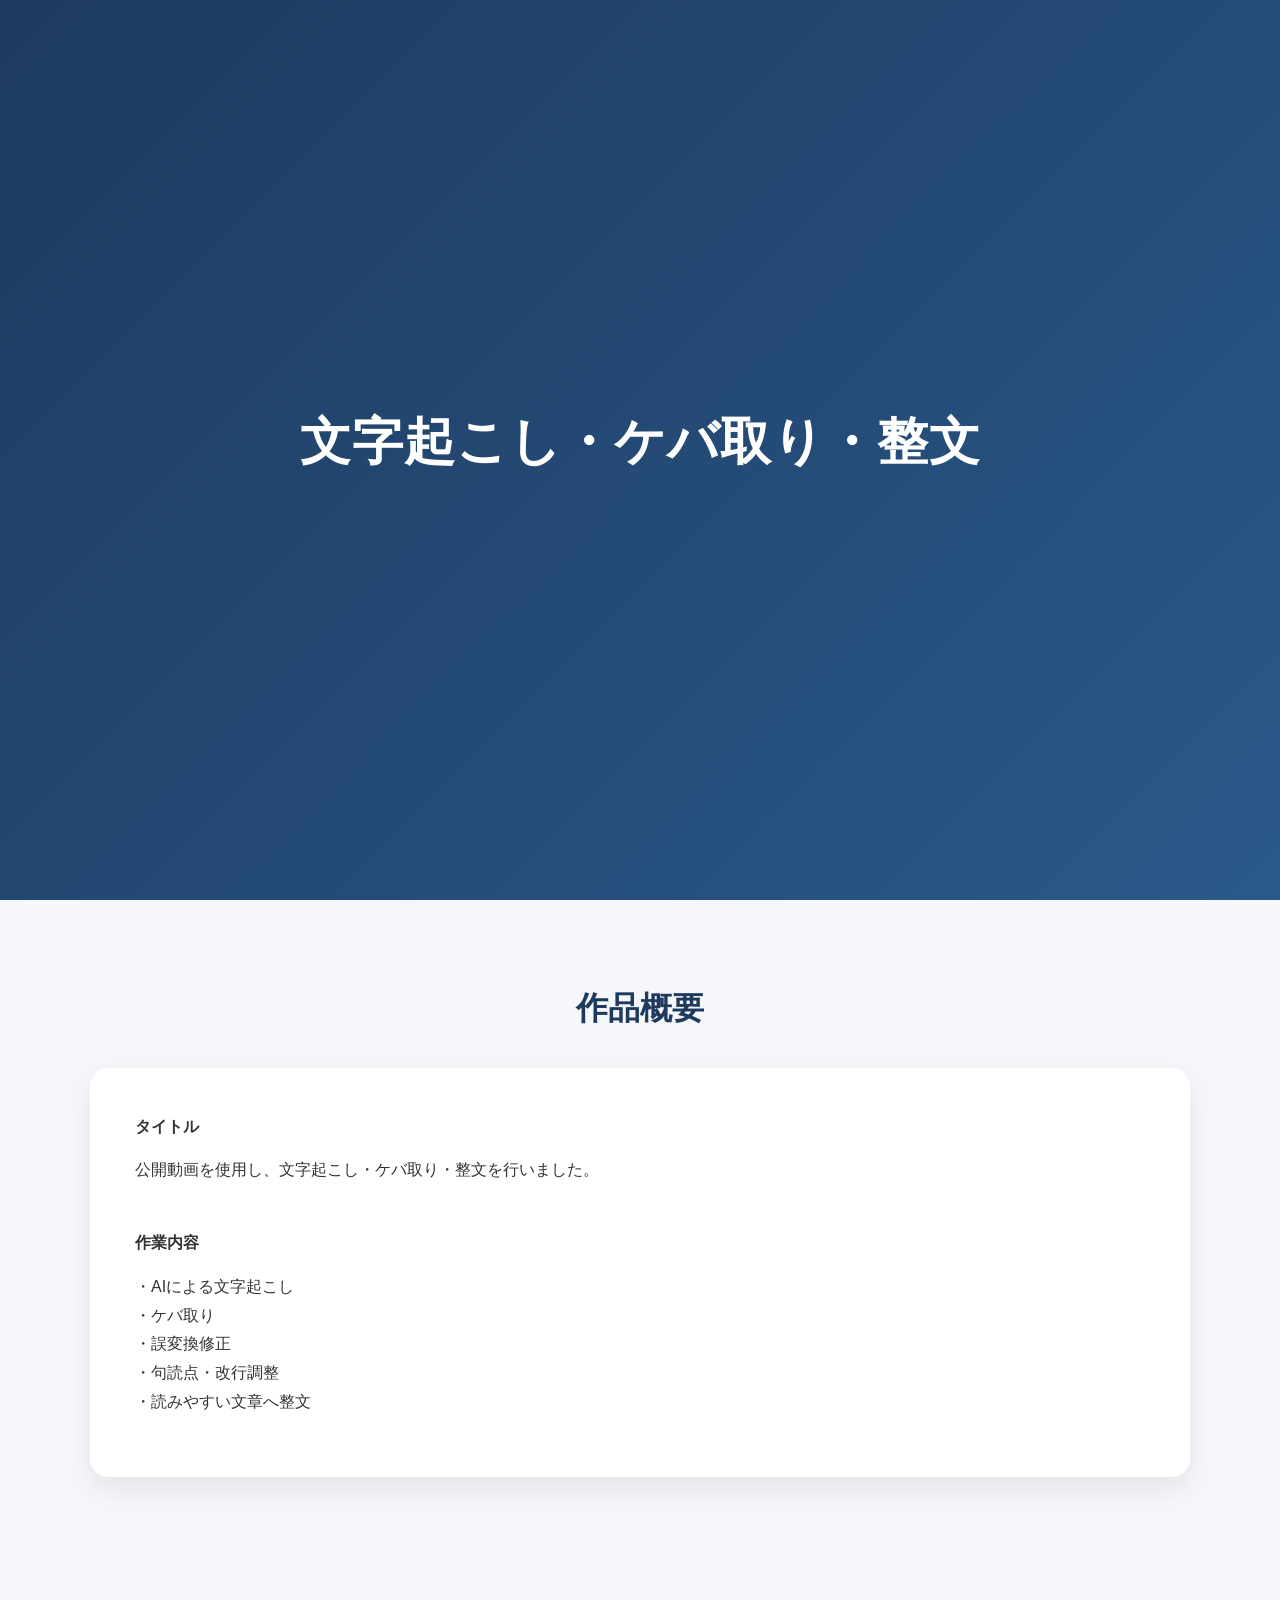
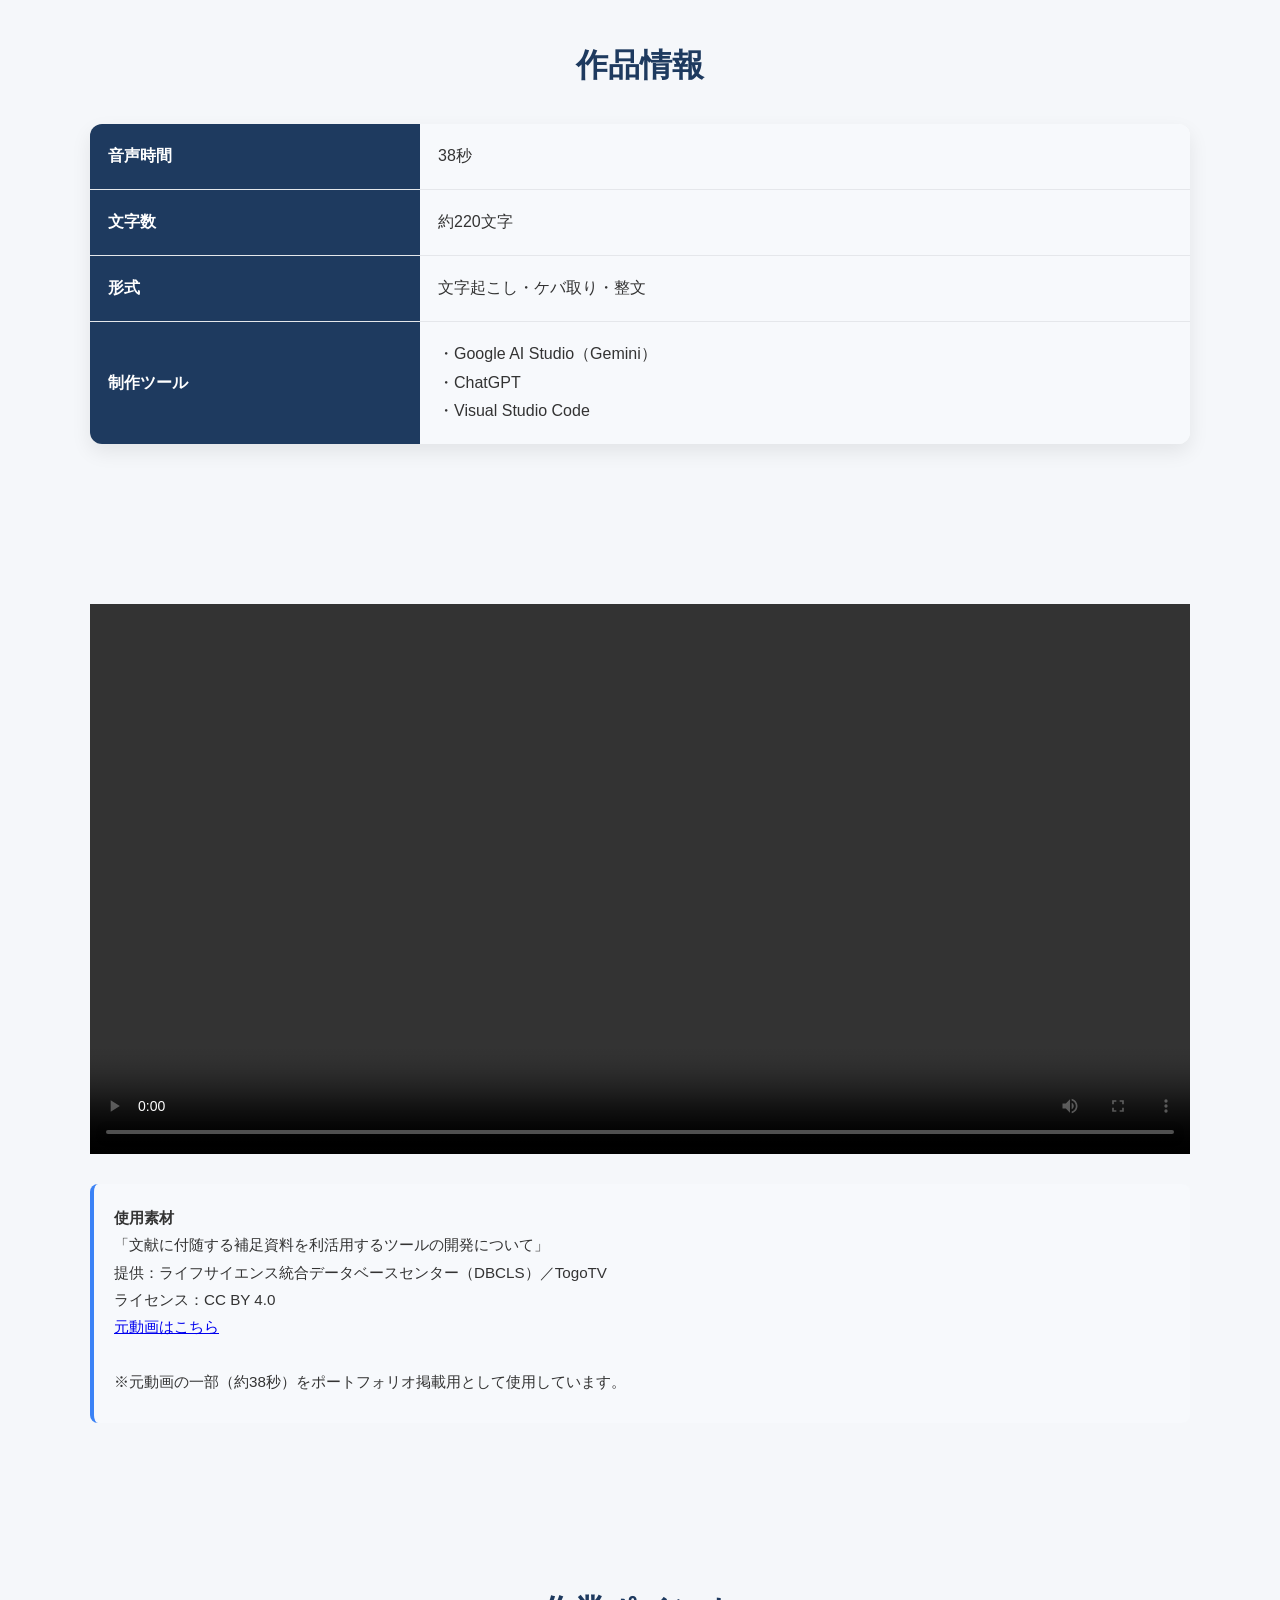
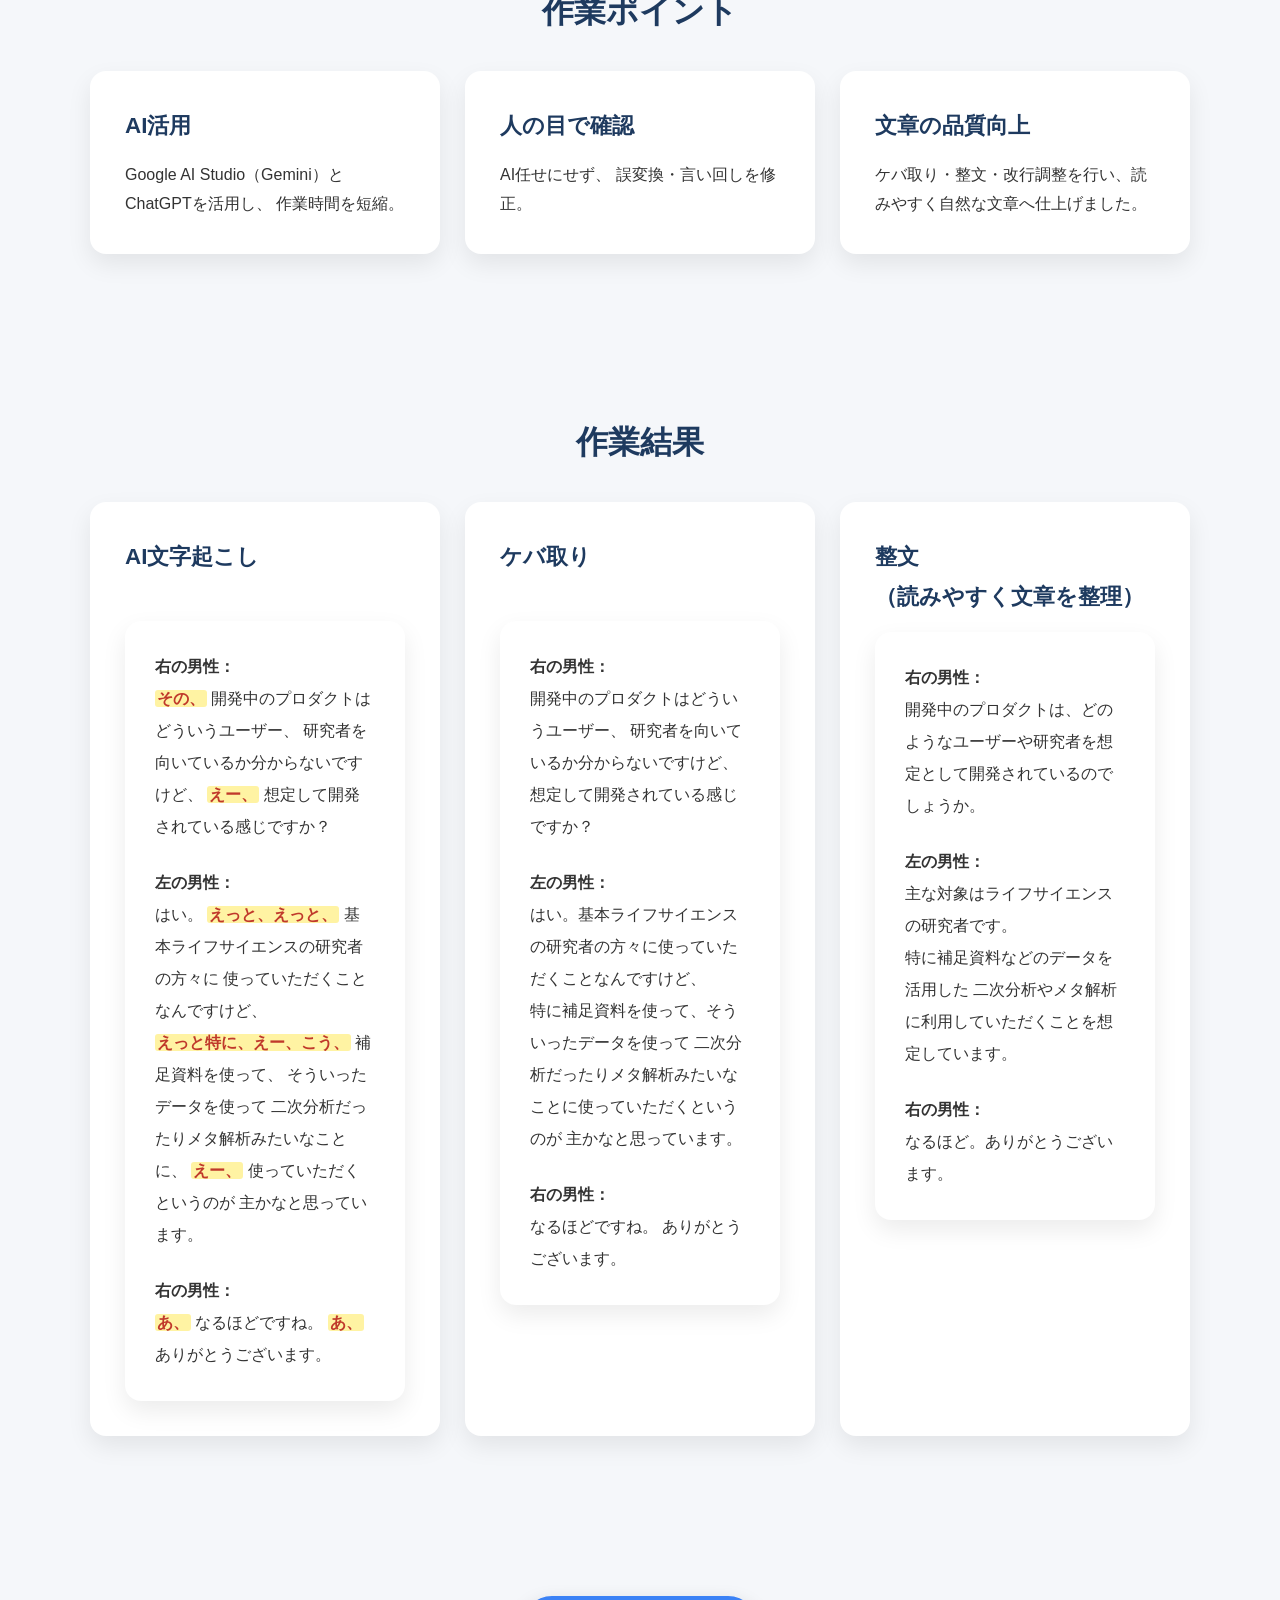
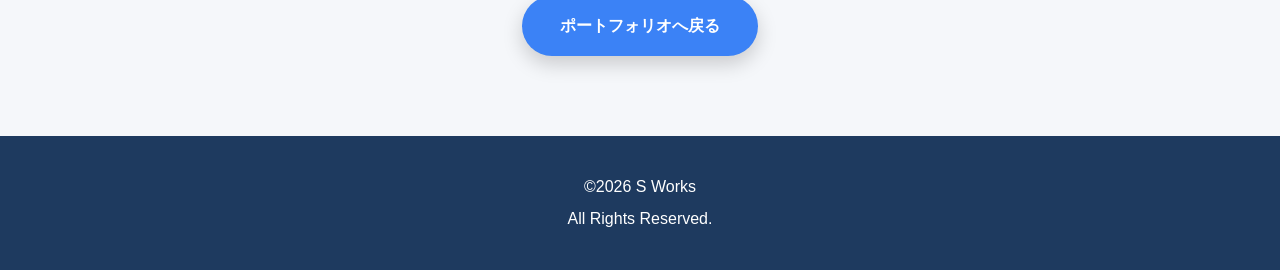
==== works/work01.html @ daf34dbb "修正" ====
<!DOCTYPE html>
<html lang="ja">

<head>

    <meta charset="UTF-8">
    <meta name="viewport" content="width=device-width, initial-scale=1.0">

    <title>作品01｜文字起こし・ケバ取り・整文</title>

    <link rel="stylesheet" href="../css/style.css">

</head>

<body>

    <!-- =========================
         Header
    ========================== -->

    <header class="hero">

        <div class="container">

            <h1>文字起こし・ケバ取り・整文</h1>

        </div>

    </header>

    <!-- =========================
         Main
    ========================== -->

    <main>

        <!-- 作品概要 -->

        <section class="section">

            <div class="container">

                <h2>作品概要</h2>

                <div class="profile-card">

                    <div class="profile-text">

                        <p><strong>タイトル</strong></p>

                        <p>
                            公開動画を使用し、文字起こし・ケバ取り・整文を行いました。
                        </p>

                        <br>

                        <p><strong>作業内容</strong></p>

                        <p>
                            ・AIによる文字起こし<br>
                            ・ケバ取り<br>
                            ・誤変換修正<br>
                            ・句読点・改行調整<br>
                            ・読みやすい文章へ整文
                        </p>

                    </div>

                </div>

            </div>

        </section>
        <!-- =========================
            Project Info
        ========================== -->

        <section class="section">

            <div class="container">

                <h2>作品情報</h2>

                <table class="project-table">

                    <tr>
                        <th>音声時間</th>
                        <td>38秒</td>
                    </tr>

                    <tr>
                        <th>文字数</th>
                        <td>約220文字</td>
                    </tr>

                    <tr>
                        <th>形式</th>
                        <td>文字起こし・ケバ取り・整文</td>
                    </tr>

                    <tr>
                        <th>制作ツール</th>
                        <td>・Google AI Studio（Gemini）<br>
                            ・ChatGPT<br>
                            ・Visual Studio Code</td>
                    </tr>

                </table>

            </div>

        </section>
        <!-- =========================
            作業動画
        ========================== -->

        <section class="section">

            <div class="container">

                <video controls width="100%" preload="metadata">

                    <source src="../videos/work01.mp4" type="video/mp4">

                    お使いのブラウザは動画を再生できません。

                </video>

                <div class="video-info">

                    <p>
                        <strong>使用素材</strong><br>

                        「文献に付随する補足資料を利活用するツールの開発について」<br>

                        提供：ライフサイエンス統合データベースセンター（DBCLS）／TogoTV<br>

                        ライセンス：CC BY 4.0<br>

                        <a href="https://togotv.dbcls.jp/20250904.html" target="_blank">
                            元動画はこちら
                        </a><br><br>

                        ※元動画の一部（約38秒）をポートフォリオ掲載用として使用しています。
                    </p>

                </div>

            </div>

        </section>

        <!-- 作業ポイント -->

        <section class="section">

            <div class="container">

                <h2>作業ポイント</h2>

                <div class="cards">

                    <article class="card">

                        <h3>AI活用</h3>

                        <p>
                            Google AI Studio（Gemini）とChatGPTを活用し、
                            作業時間を短縮。
                        </p>

                    </article>

                    <article class="card">

                        <h3>人の目で確認</h3>

                        <p>
                            AI任せにせず、
                            誤変換・言い回しを修正。
                        </p>

                    </article>

                    <article class="card">

                        <h3>文章の品質向上</h3>

                        <p>
                            ケバ取り・整文・改行調整を行い、読みやすく自然な文章へ仕上げました。
                        </p>

                    </article>

                </div>

            </div>

        </section>
        <!-- =========================
            Work Sample
        ========================== -->
        <section class="section">

            <div class="container">

                <h2>作業結果</h2>

                <div class="work-sample">

                    <div class="card">

                        <h3>AI文字起こし</h3>

                        <br>

                        <div class="transcript">

                            <p>
                                <strong>右の男性：</strong><br>
                                <span class="highlight">その、</span>
                                開発中のプロダクトはどういうユーザー、
                                研究者を向いているか分からないですけど、
                                <span class="highlight">えー、</span>
                                想定して開発されている感じですか？
                            </p>

                            <p>
                                <strong>左の男性：</strong><br>
                                はい。
                                <span class="highlight">えっと、えっと、</span>
                                基本ライフサイエンスの研究者の方々に
                                使っていただくことなんですけど、<br>
                                <span class="highlight">えっと特に、えー、こう、</span>
                                補足資料を使って、
                                そういったデータを使って
                                二次分析だったりメタ解析みたいなことに、
                                <span class="highlight">えー、</span>
                                使っていただくというのが
                                主かなと思っています。
                            </p>

                            <p>
                                <strong>右の男性：</strong><br>
                                <span class="highlight">あ、</span>
                                なるほどですね。
                                <span class="highlight">あ、</span>
                                ありがとうございます。
                            </p>

                        </div>

                    </div>

                    <div class="card">

                        <h3>ケバ取り</h3>

                        <br>

                        <div class="transcript">

                            <p>
                                <strong>右の男性：</strong><br>
                                開発中のプロダクトはどういうユーザー、
                                研究者を向いているか分からないですけど、
                                想定して開発されている感じですか？
                            </p>

                            <p>
                                <strong>左の男性：</strong><br>
                                はい。基本ライフサイエンスの研究者の方々に使っていただくことなんですけど、<br>
                                特に補足資料を使って、そういったデータを使って
                                二次分析だったりメタ解析みたいなことに使っていただくというのが
                                主かなと思っています。
                            </p>

                            <p>
                                <strong>右の男性：</strong><br>
                                なるほどですね。
                                ありがとうございます。
                            </p>


                        </div>

                    </div>

                    <div class="card">

                        <h3>整文<br>（読みやすく文章を整理）</h3>

                        <div class="transcript">

                            <p>
                                <strong>右の男性：</strong><br>
                                開発中のプロダクトは、どのようなユーザーや研究者を想定として開発されているのでしょうか。
                            </p>

                            <p>
                                <strong>左の男性：</strong><br>
                                主な対象はライフサイエンスの研究者です。<br>
                                特に補足資料などのデータを活用した
                                二次分析やメタ解析に利用していただくことを想定しています。
                            </p>

                            <p>
                                <strong>右の男性：</strong><br>
                                なるほど。ありがとうございます。
                            </p>

                        </div>

                    </div>

                </div>

        </section>

        <!--のちに復活させるかも
        =========================
            成果物
        ==========================
        <section class="section">

            <div class="container">

                <h2>成果物</h2>

                <div class="card result-card">

                    <p>実際に作成した文字起こしデータ（PDF）をご覧いただけます。</p>

                    <a href="../files/work01.pdf" class="button" target="_blank">

                        PDFを見る

                    </a>

                </div>

            </div>

        </section>
        -->


        <!-- 戻る -->

        <section class="section">

            <div class="container" style="text-align:center;">

                <a href="../index.html" class="button">

                    ポートフォリオへ戻る

                </a>

            </div>

        </section>

    </main>

    <footer>

        <div class="container">

            <p>

                ©2026 S Works<br>
                All Rights Reserved.

            </p>

        </div>

    </footer>

</body>

</html>
---- css/style.css ----
/* ==========================================
   Ver.2.0 Portfolio
   style.css
========================================== */

/* ---------- リセット ---------- */

* {
    margin: 0;
    padding: 0;
    box-sizing: border-box;
}

/* ---------- 全体 ---------- */

html {

    scroll-behavior: smooth;

}

body {

    font-family:
        "Yu Gothic",
        "Meiryo",
        sans-serif;

    background: #F5F7FA;

    color: #333333;

    line-height: 1.8;

}

/* ---------- 共通 ---------- */

.container {

    width: 90%;

    max-width: 1100px;

    margin: auto;

}

.section {

    padding: 80px 0;

}

.section h2 {

    font-size: 2rem;

    color: #1E3A5F;

    margin-bottom: 30px;

    text-align: center;

}

/* ---------- Hero ---------- */

.hero {

    min-height: 100vh;

    display: flex;

    flex-direction: column;

    justify-content: center;

    align-items: center;

    background: linear-gradient(135deg, #1E3A5F 0%, #29598A 100%);

    color: white;

    text-align: center;

}

/* ←ここに追加 */
.hero .container {

    display: flex;

    flex-direction: column;

    align-items: center;

}

.hero h1 {

    font-size: 3.2rem;

    margin-bottom: 15px;

    font-weight: 700;

    letter-spacing: 1px;

}

.subtitle {

    font-size: 1.4rem;

    letter-spacing: 6px;

    opacity: .85;

    margin-bottom: 35px;

    text-transform: uppercase;

}

.lead {

    font-size: 1.15rem;

    line-height: 2;

    margin-bottom: 45px;

}

/* ---------- ボタン ---------- */

.button {

    display: inline-block;

    background: #3B82F6;

    color: white;

    text-decoration: none;

    padding: 16px 38px;

    border-radius: 50px;

    font-weight: bold;

    box-shadow: 0 8px 20px rgba(0, 0, 0, .18);

    transition: all .3s ease;

}

.button:hover {

    background: #2563EB;

    transform: translateY(-3px);

    box-shadow: 0 15px 30px rgba(0, 0, 0, .25);

}

/* ---------- カード一覧 ---------- */

.cards {

    display: grid;

    grid-template-columns: repeat(auto-fit, minmax(220px, 1fr));

    gap: 25px;

}

.card {

    background: white;

    border-radius: 16px;

    padding: 35px;

    box-shadow: 0 10px 25px rgba(0, 0, 0, .08);

    transition: .3s;

}

.card:hover {

    transform: translateY(-8px);

    box-shadow: 0 18px 35px rgba(0, 0, 0, .15);

}


.card h3 {

    color: #1E3A5F;

    font-size: 1.4rem;

    margin-bottom: 15px;

}

.card a {

    display: inline-block;

    margin-top: 20px;

    text-decoration: none;

    font-weight: bold;

}

/* ---------- リスト ---------- */

ul {

    list-style: none;

}

li {

    background: white;

    margin-bottom: 15px;

    padding: 18px 25px;

    border-left: 5px solid #3B82F6;

    border-radius: 8px;

    box-shadow: 0 2px 8px rgba(0, 0, 0, .05);

}

/* ---------- Footer ---------- */

footer {

    background: #1E3A5F;

    color: white;

    text-align: center;

    padding: 35px;

}

footer p {
    line-height: 2;
}

/* ---------- スマホ ---------- */

@media (max-width:768px) {

    .hero {

        padding: 80px 20px;

    }

    .hero h1 {

        font-size: 2.2rem;

    }

    .subtitle {

        font-size: 1.2rem;

    }

    .cards {

        grid-template-columns: 1fr;

    }

    .section {

        padding: 60px 0;

    }

    .profile-card {

        flex-direction: column;

        text-align: center;

    }

    .profile-icon {

        margin-bottom: 20px;

    }

    .work-sample {

        grid-template-columns: 1fr;

    }

}

/* ==========================
   Section Title
========================== */

.section-title {
    text-align: center;
    margin-bottom: 50px;
}

.section-title span {
    display: block;
    color: #3B82F6;
    font-size: 0.9rem;
    font-weight: bold;
    letter-spacing: 4px;
    margin-bottom: 10px;
}

.section-title h2 {
    font-size: 2.2rem;
    color: #1E3A5F;
    margin-bottom: 0;
}

/* ==========================
   Profile
========================== */

.profile-card {

    display: flex;

    align-items: center;

    gap: 40px;

    background: white;

    border-radius: 18px;

    padding: 45px;

    box-shadow: 0 12px 30px rgba(0, 0, 0, .08);

}

.profile-icon {

    width: 140px;

    height: 140px;

    overflow: hidden;

    border-radius: 50%;

    flex-shrink: 0;

}

.profile-icon img {

    width: 100%;
    height: 100%;
    object-fit: cover;

    border-radius: 50%;

    box-shadow: 0 8px 18px rgba(0, 0, 0, .15);

}

.profile-text h3 {

    font-size: 2rem;

    color: #1E3A5F;

    margin-bottom: 15px;

}

.profile-text p {

    margin-bottom: 15px;

}

/* ==========================
   Scroll
========================== */

.scroll-down {

    text-align: center;

    margin-top: 40px;

}

.scroll-down a {

    color: white;

    text-decoration: none;

    font-size: 0.9rem;

    letter-spacing: 2px;

    opacity: .8;

    animation: scrollMove 2s infinite;

}

@keyframes scrollMove {

    0% {
        transform: translateY(0);
        opacity: .3;
    }

    50% {
        transform: translateY(10px);
        opacity: 1;
    }

    100% {
        transform: translateY(0);
        opacity: .3;
    }

}

/* ==========================
   Contact
========================== */

#contact {

    text-align: center;

}

#contact p {

    margin-bottom: 30px;

}

#contact .button {

    margin-top: 10px;

}

/* ==========================
   Work Sample
========================== */

.work-sample {

    display: grid;

    grid-template-columns: repeat(3, 1fr);

    gap: 25px;

    margin-top: 30px;

}

/* ==========================
   Project Table
========================== */

.project-table {

    width: 100%;

    border-collapse: collapse;

    background: white;

    border-radius: 12px;

    overflow: hidden;

    box-shadow: 0 8px 20px rgba(0, 0, 0, .08);

}

.project-table th {

    width: 30%;

    background: #1E3A5F;

    color: white;

    padding: 18px;

    text-align: left;

    font-weight: bold;

}

.project-table td {

    padding: 18px;

    background: #F7F9FC;

}

.project-table tr:not(:last-child) {

    border-bottom: 1px solid #E5E7EB;

}

/* ==========================
   Result
========================== */

.result-card {

    text-align: center;

    padding: 60px 40px;

}

.result-card p {

    margin-bottom: 35px;

    font-size: 1.05rem;

}

/* ==========================
   video-info
========================== */
.video-info {

    margin-top: 20px;

    padding: 20px;

    background: #F7F9FC;

    border-left: 4px solid #3B82F6;

    border-radius: 8px;

    font-size: 0.95rem;

    line-height: 1.8;

}

.video-info p {

    margin-bottom: 8px;

}


/* ==========================
   Transcript
========================== */

.transcript {

    background: #ffffff;

    border-radius: 16px;

    padding: 30px;

    box-shadow: 0 10px 25px rgba(0, 0, 0, .08);

    line-height: 2;

}

.transcript p {

    margin-bottom: 24px;

}

.transcript p:last-child {

    margin-bottom: 0;

}

.highlight {

    background: #FFF3A3;

    color: #C0392B;

    font-weight: bold;

    padding: 0 2px;

    border-radius: 3px;

}
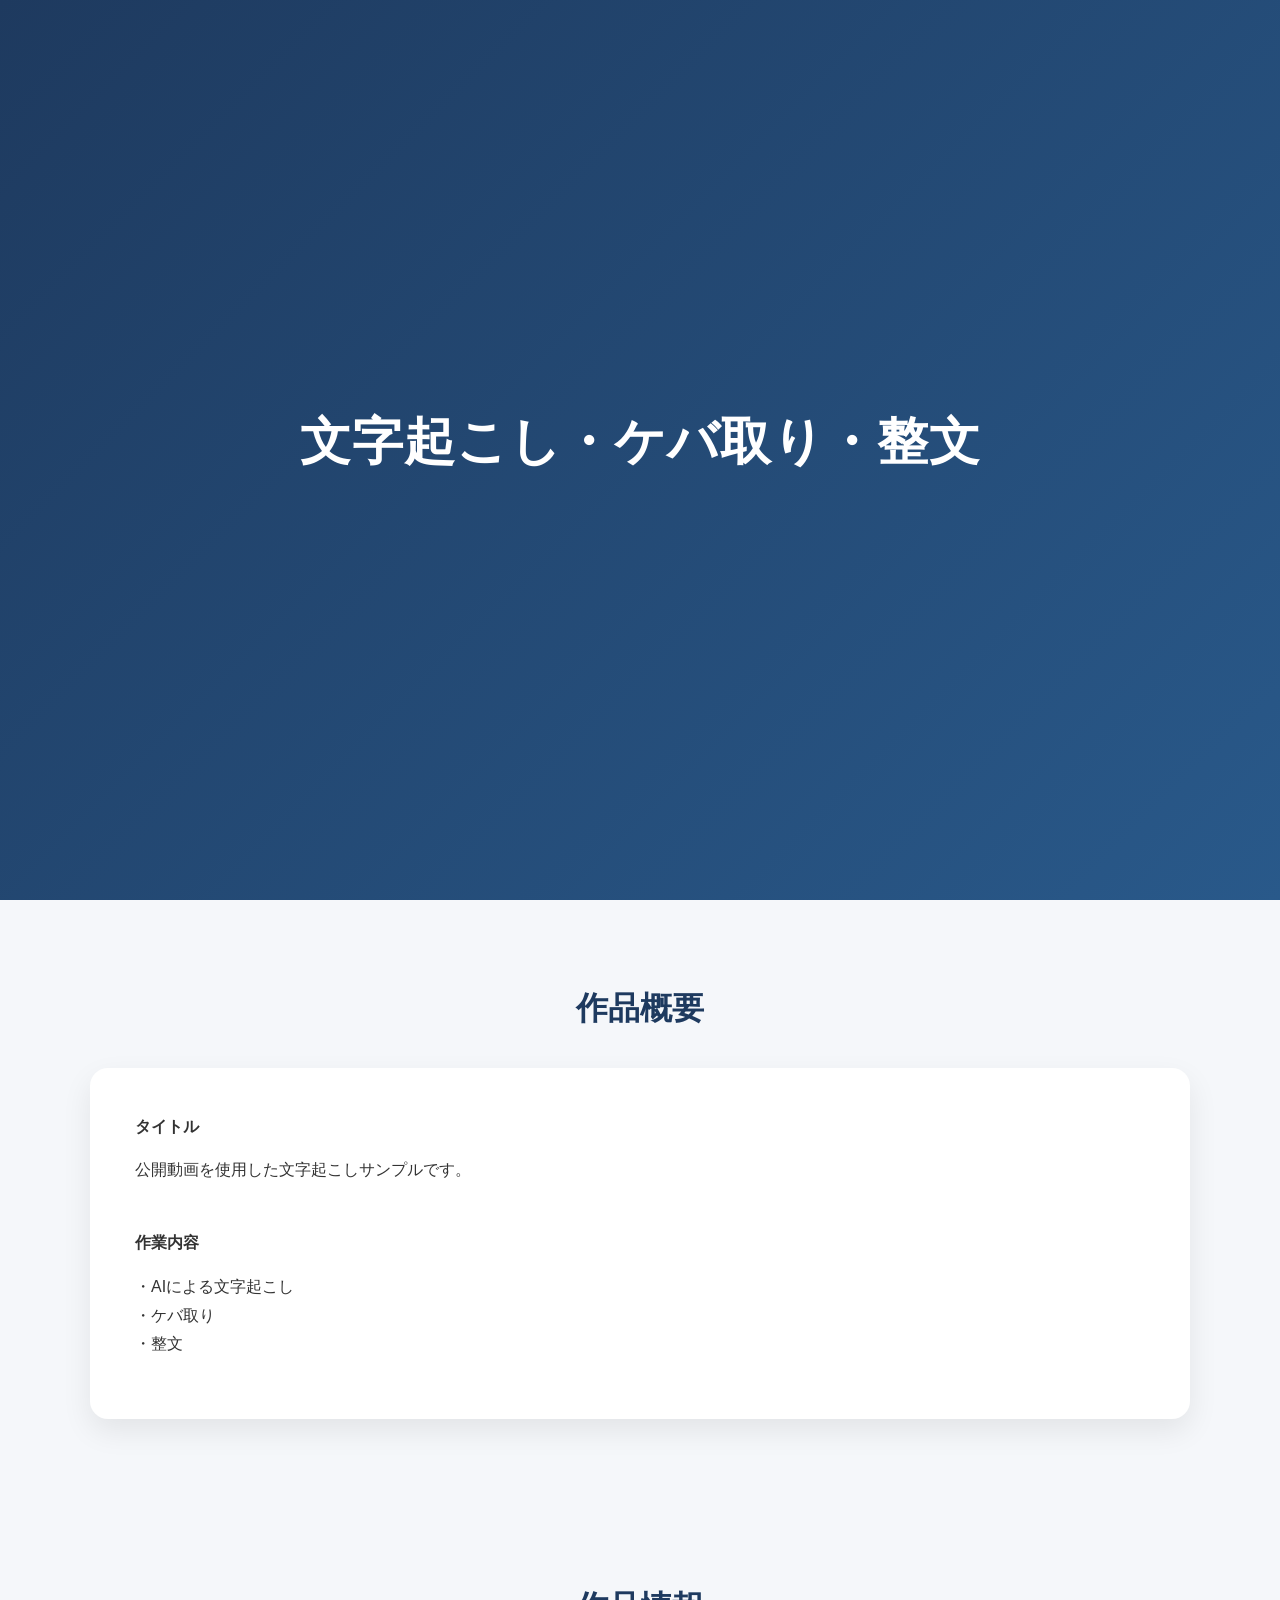
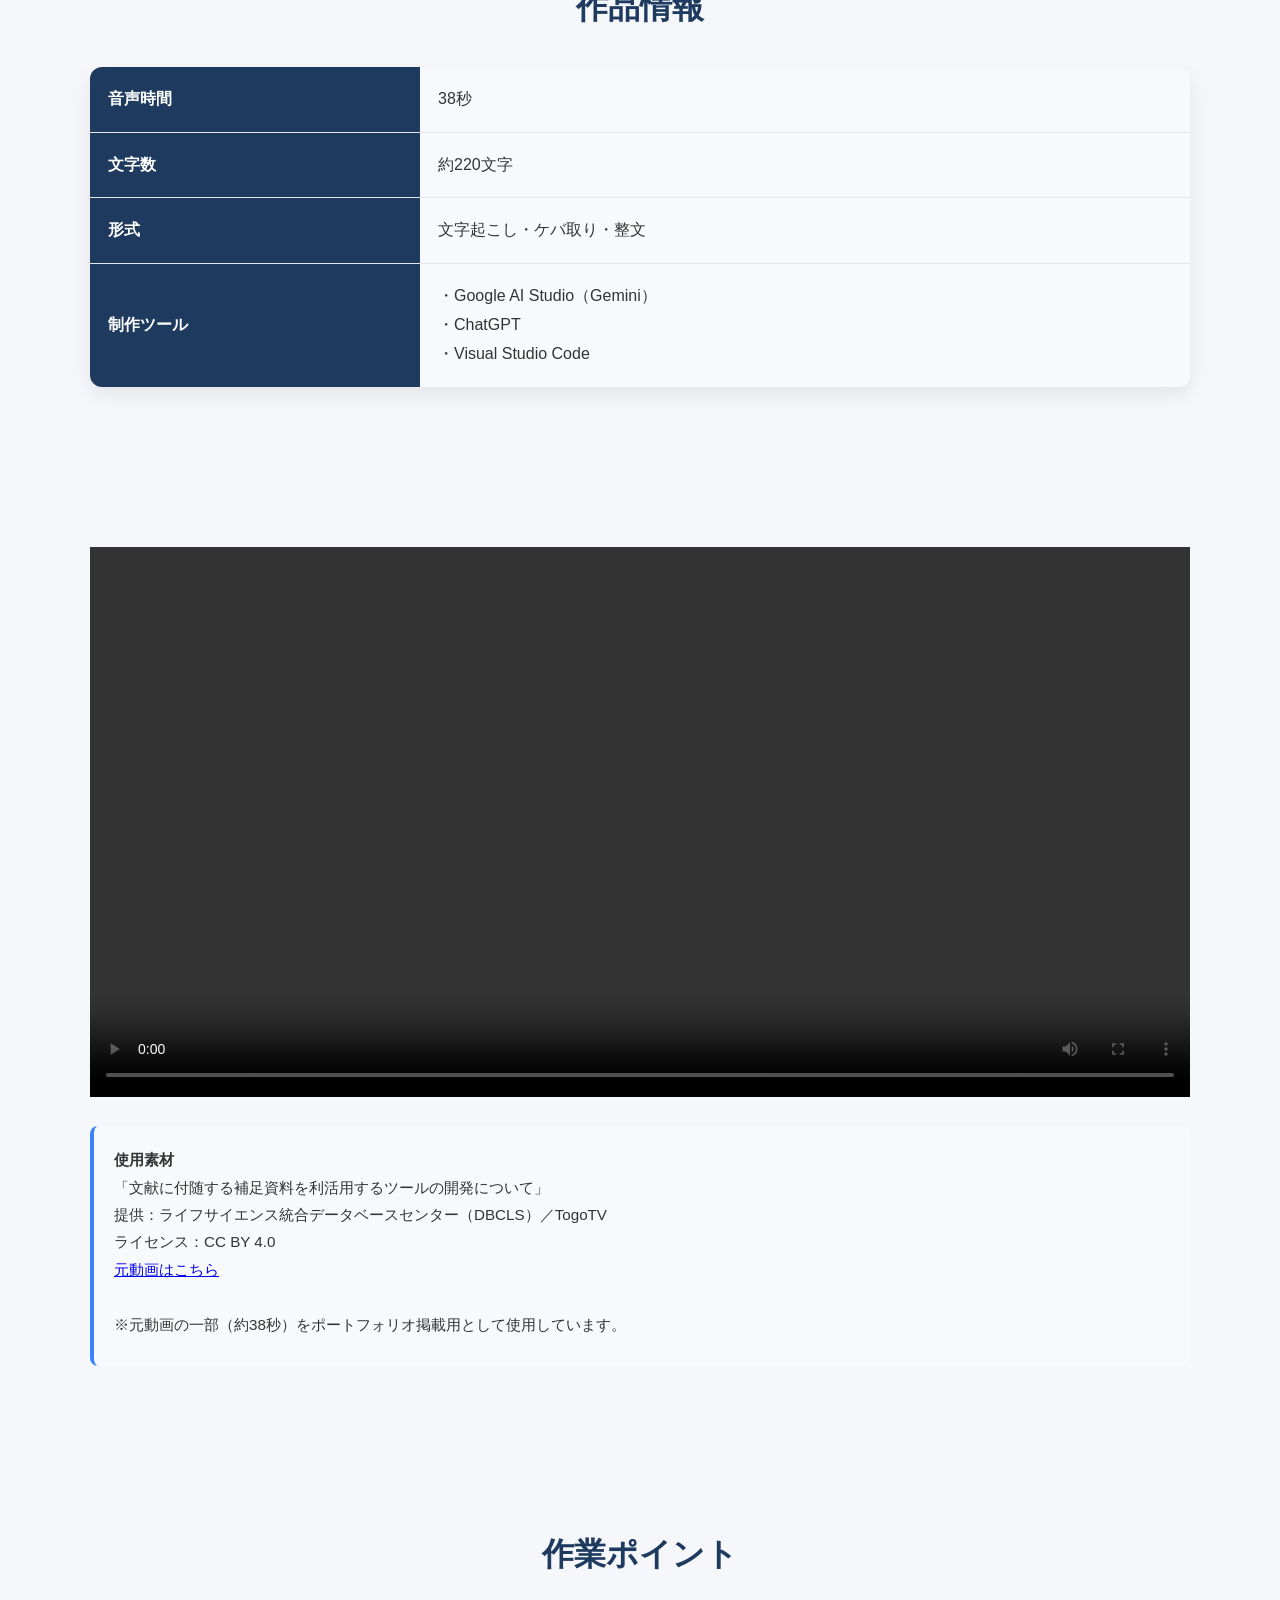
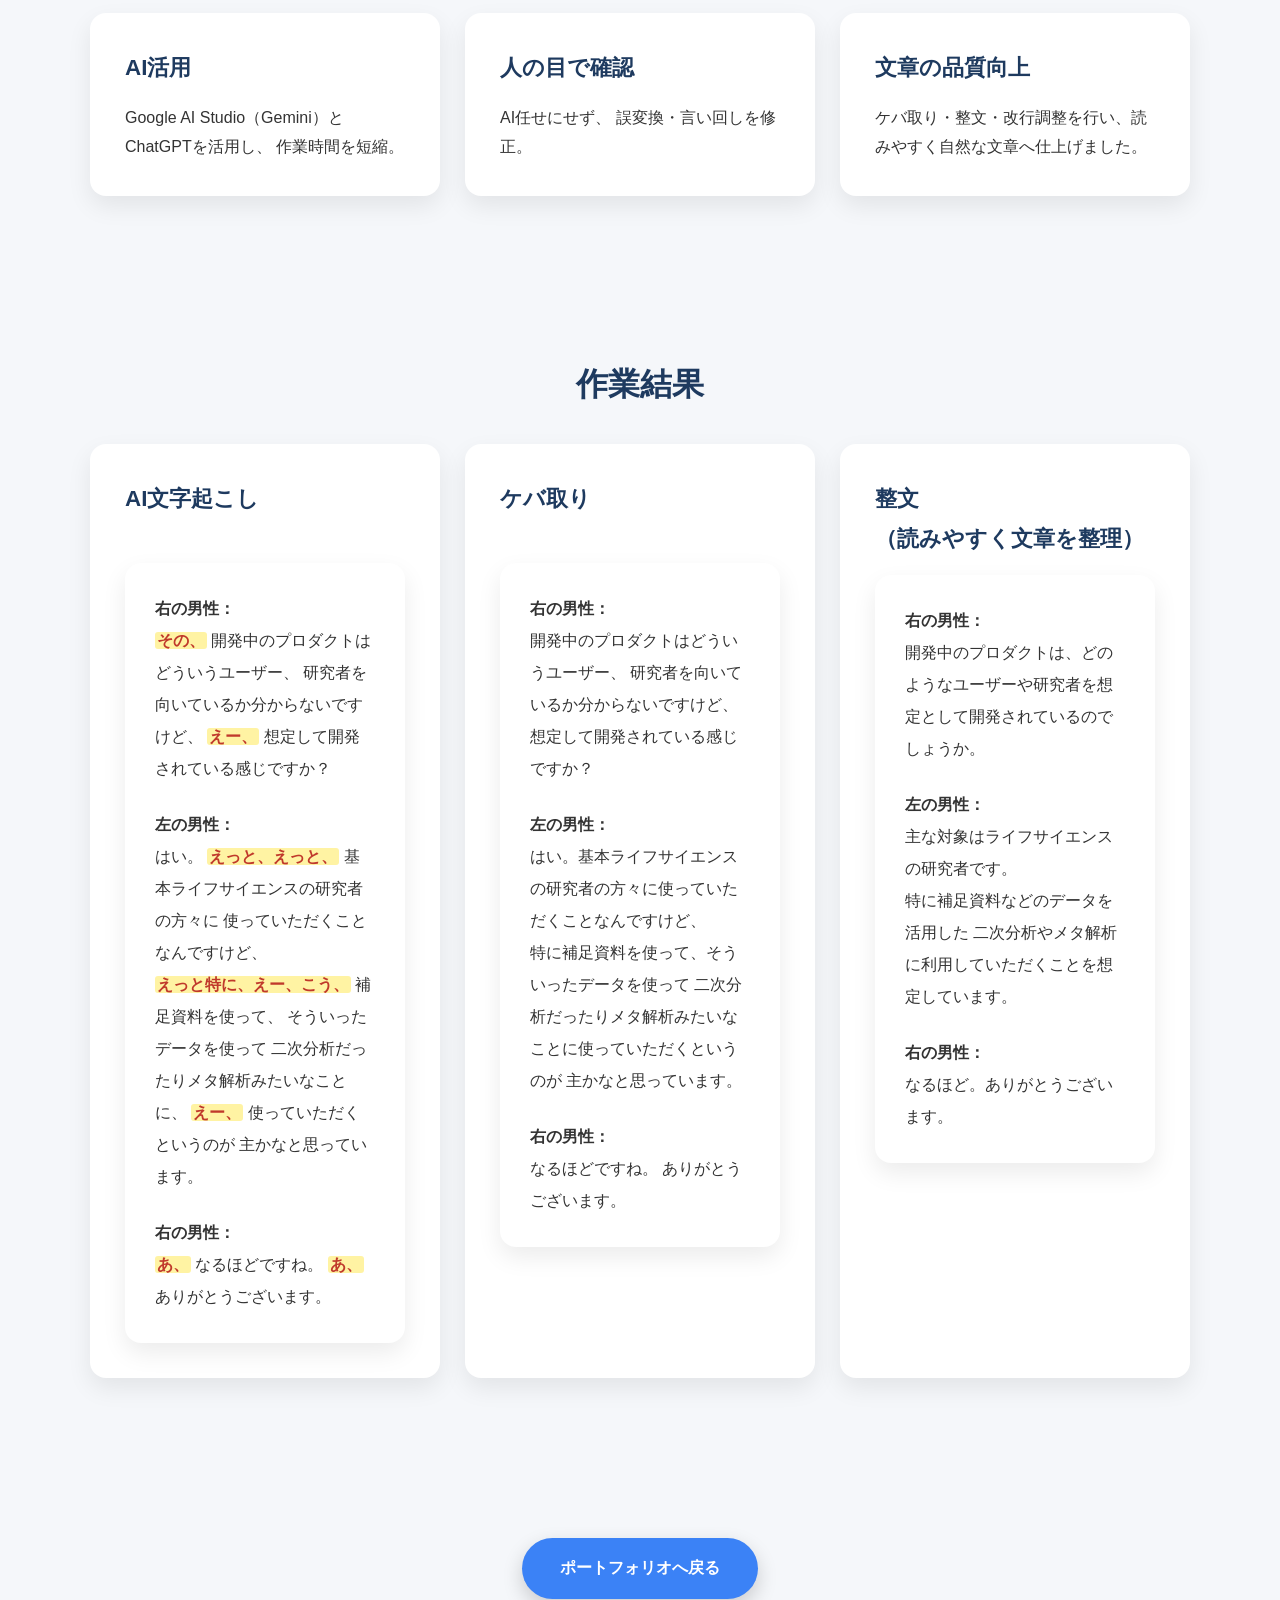
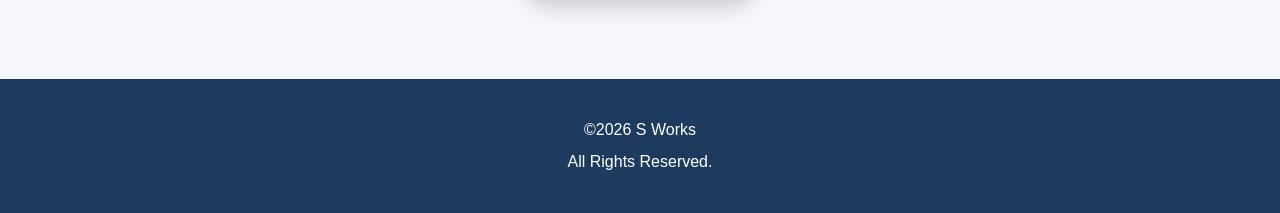
==== commit 65be8438: "修正" ====
--- a/works/work01.html
+++ b/works/work01.html
@@ -49,7 +49,7 @@
                         <p><strong>タイトル</strong></p>
 
                         <p>
-                            公開動画を使用し、文字起こし・ケバ取り・整文を行いました。
+                            公開動画を使用した文字起こしサンプルです。
                         </p>
 
                         <br>
@@ -59,9 +59,7 @@
                         <p>
                             ・AIによる文字起こし<br>
                             ・ケバ取り<br>
-                            ・誤変換修正<br>
-                            ・句読点・改行調整<br>
-                            ・読みやすい文章へ整文
+                            ・整文<br>
                         </p>
 
                     </div>
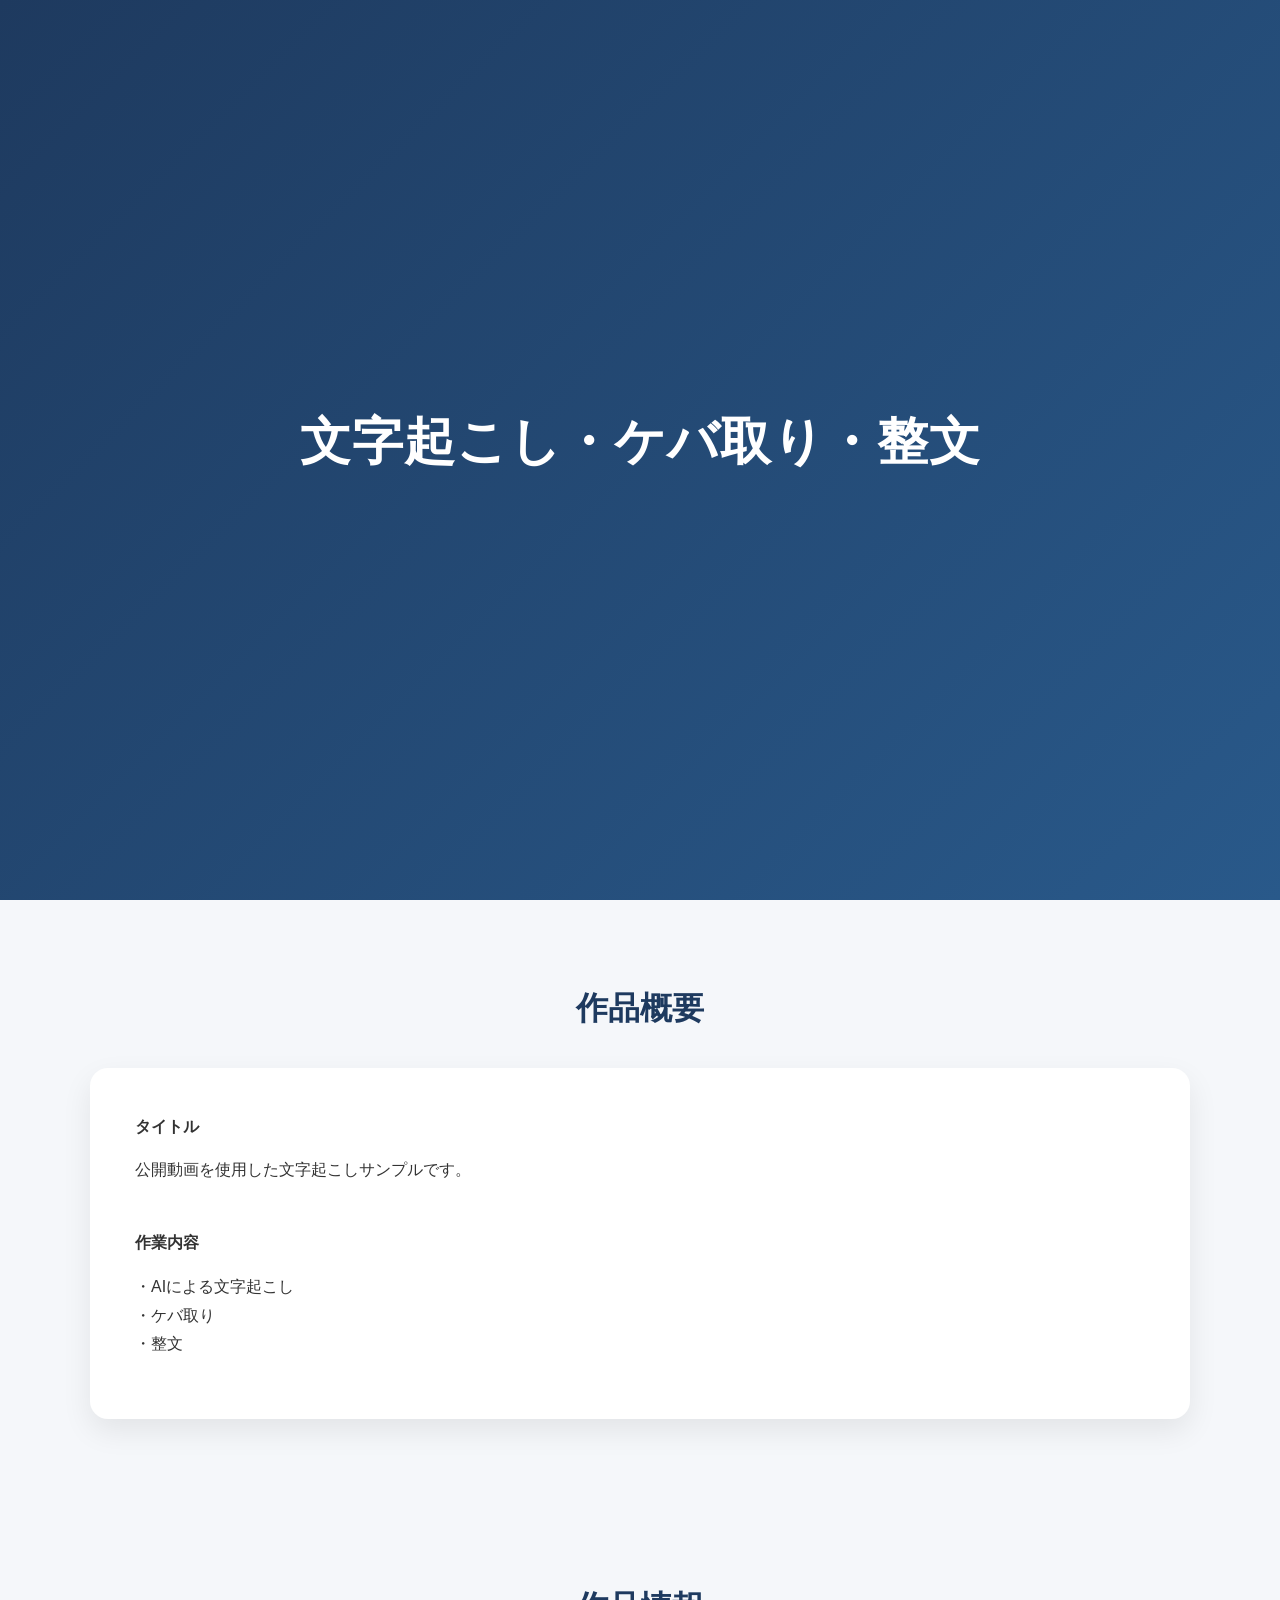
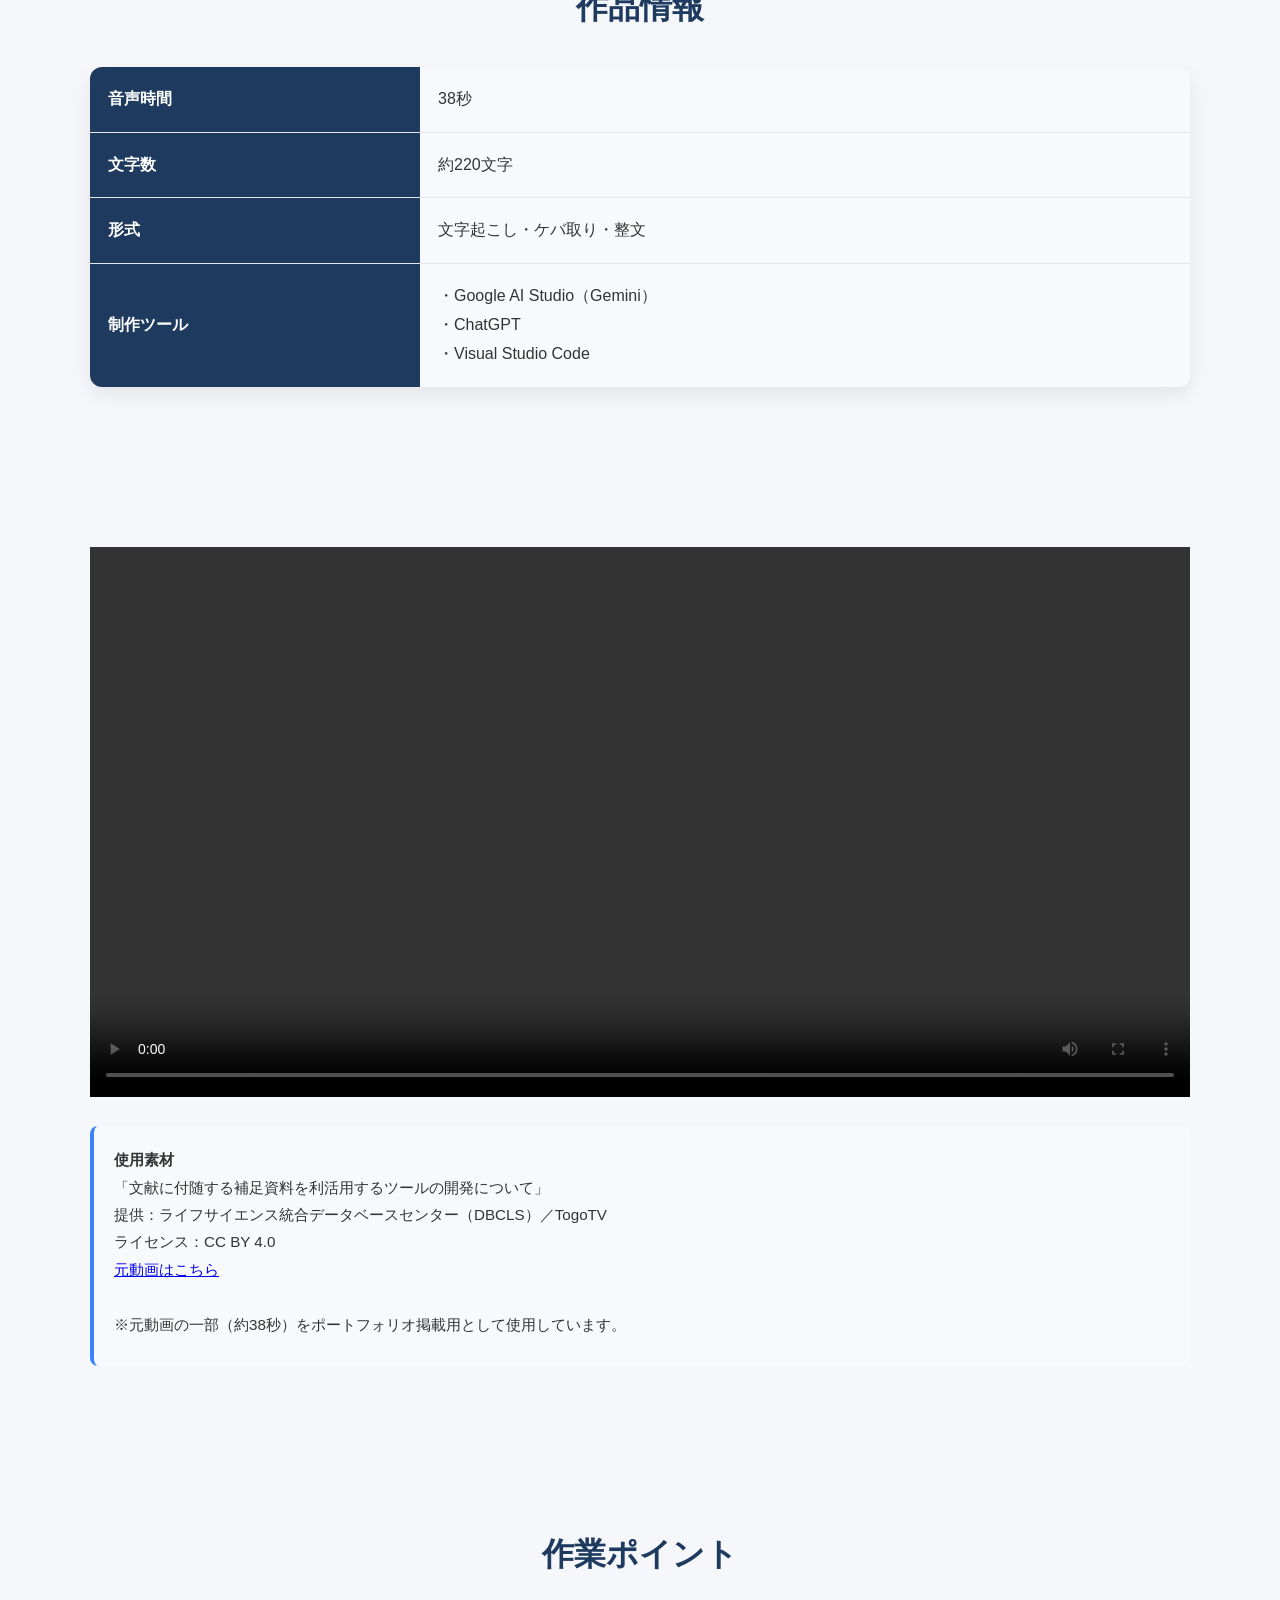
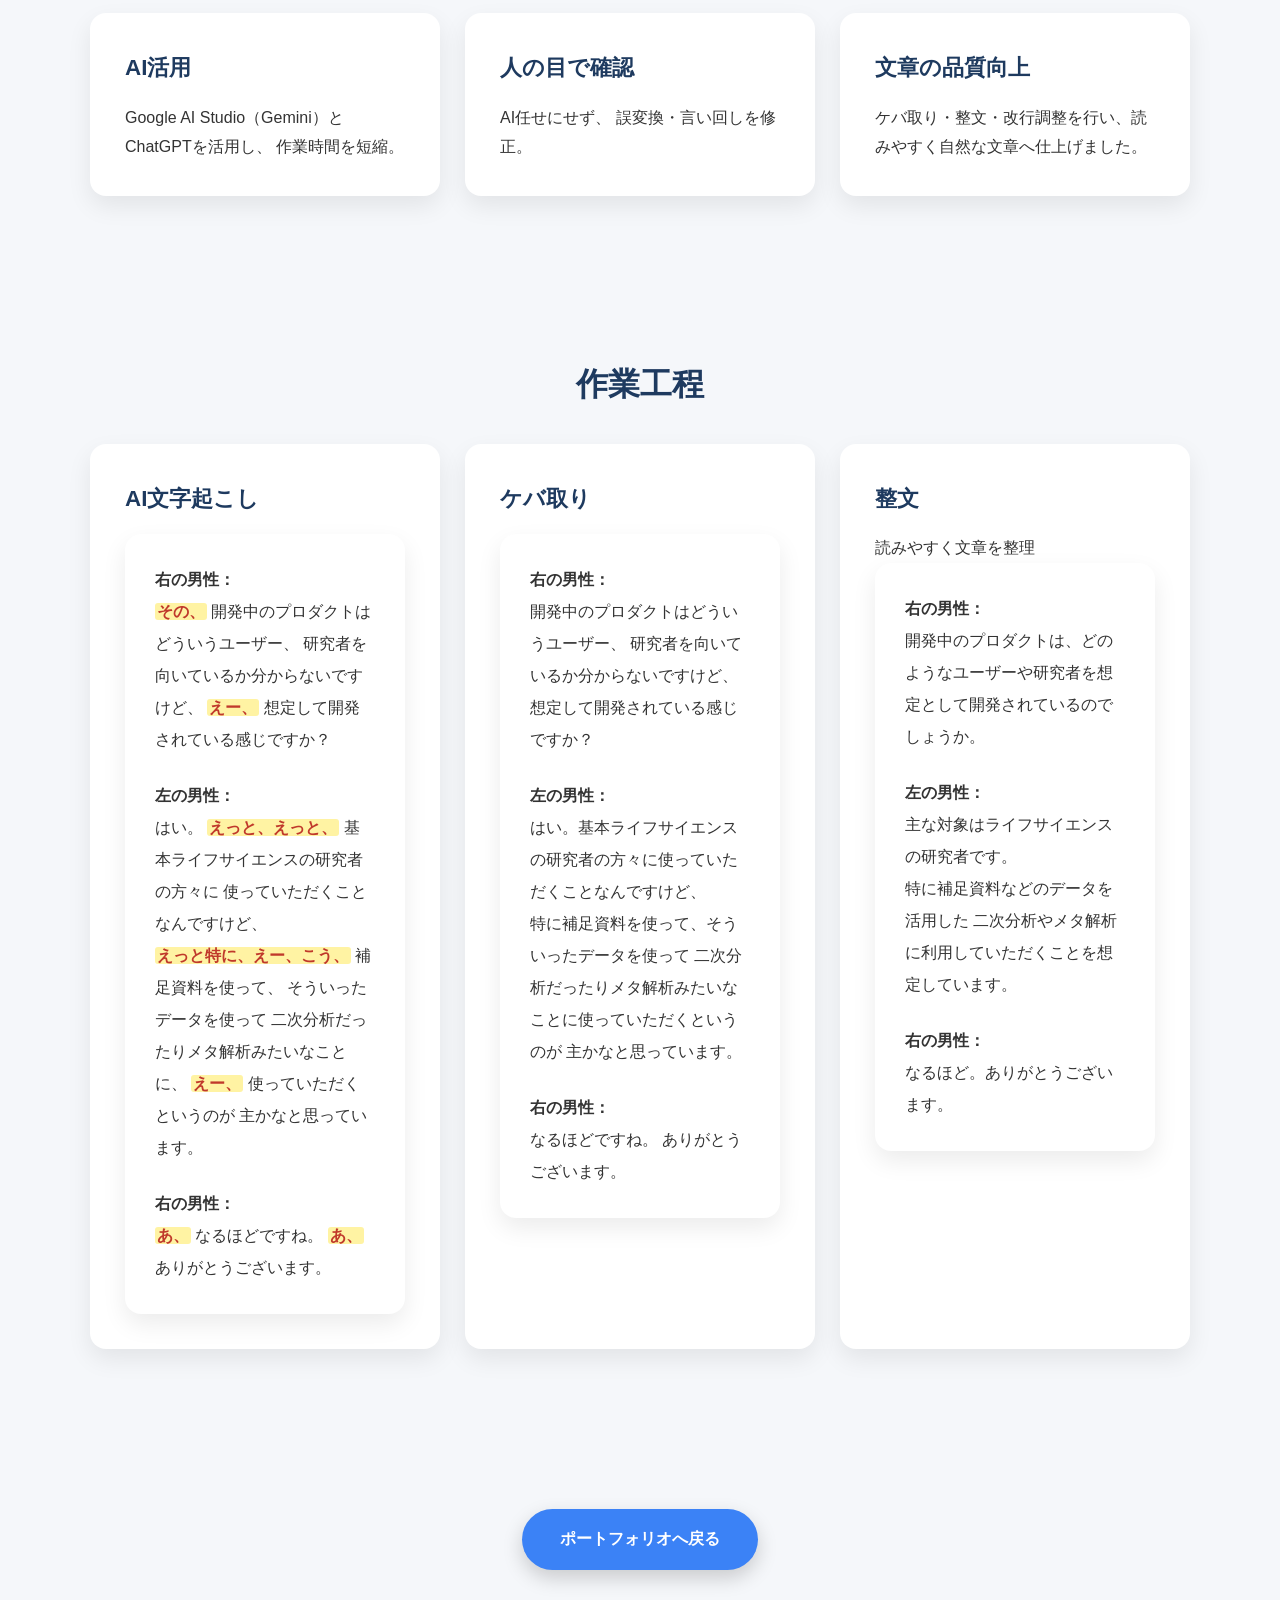
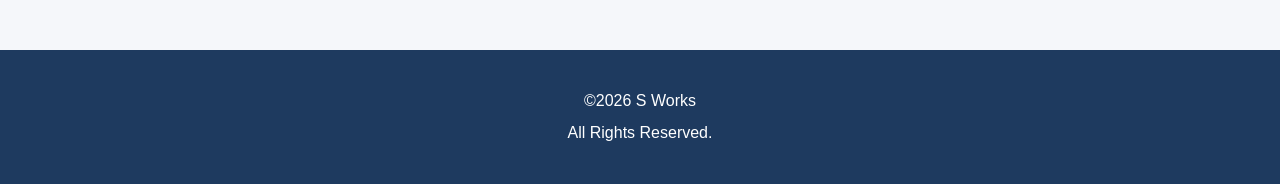
==== commit 585dcd3c: "修正" ====
--- a/works/work01.html
+++ b/works/work01.html
@@ -202,15 +202,13 @@
 
             <div class="container">
 
-                <h2>作業結果</h2>
+                <h2>作業工程</h2>
 
                 <div class="work-sample">
 
                     <div class="card">
 
                         <h3>AI文字起こし</h3>
-
-                        <br>
 
                         <div class="transcript">
 
@@ -254,8 +252,6 @@
 
                         <h3>ケバ取り</h3>
 
-                        <br>
-
                         <div class="transcript">
 
                             <p>
@@ -286,7 +282,10 @@
 
                     <div class="card">
 
-                        <h3>整文<br>（読みやすく文章を整理）</h3>
+                        <h3>整文</h3>
+                        <p class="card-subtitle">
+                            読みやすく文章を整理
+                        </p>
 
                         <div class="transcript">
 
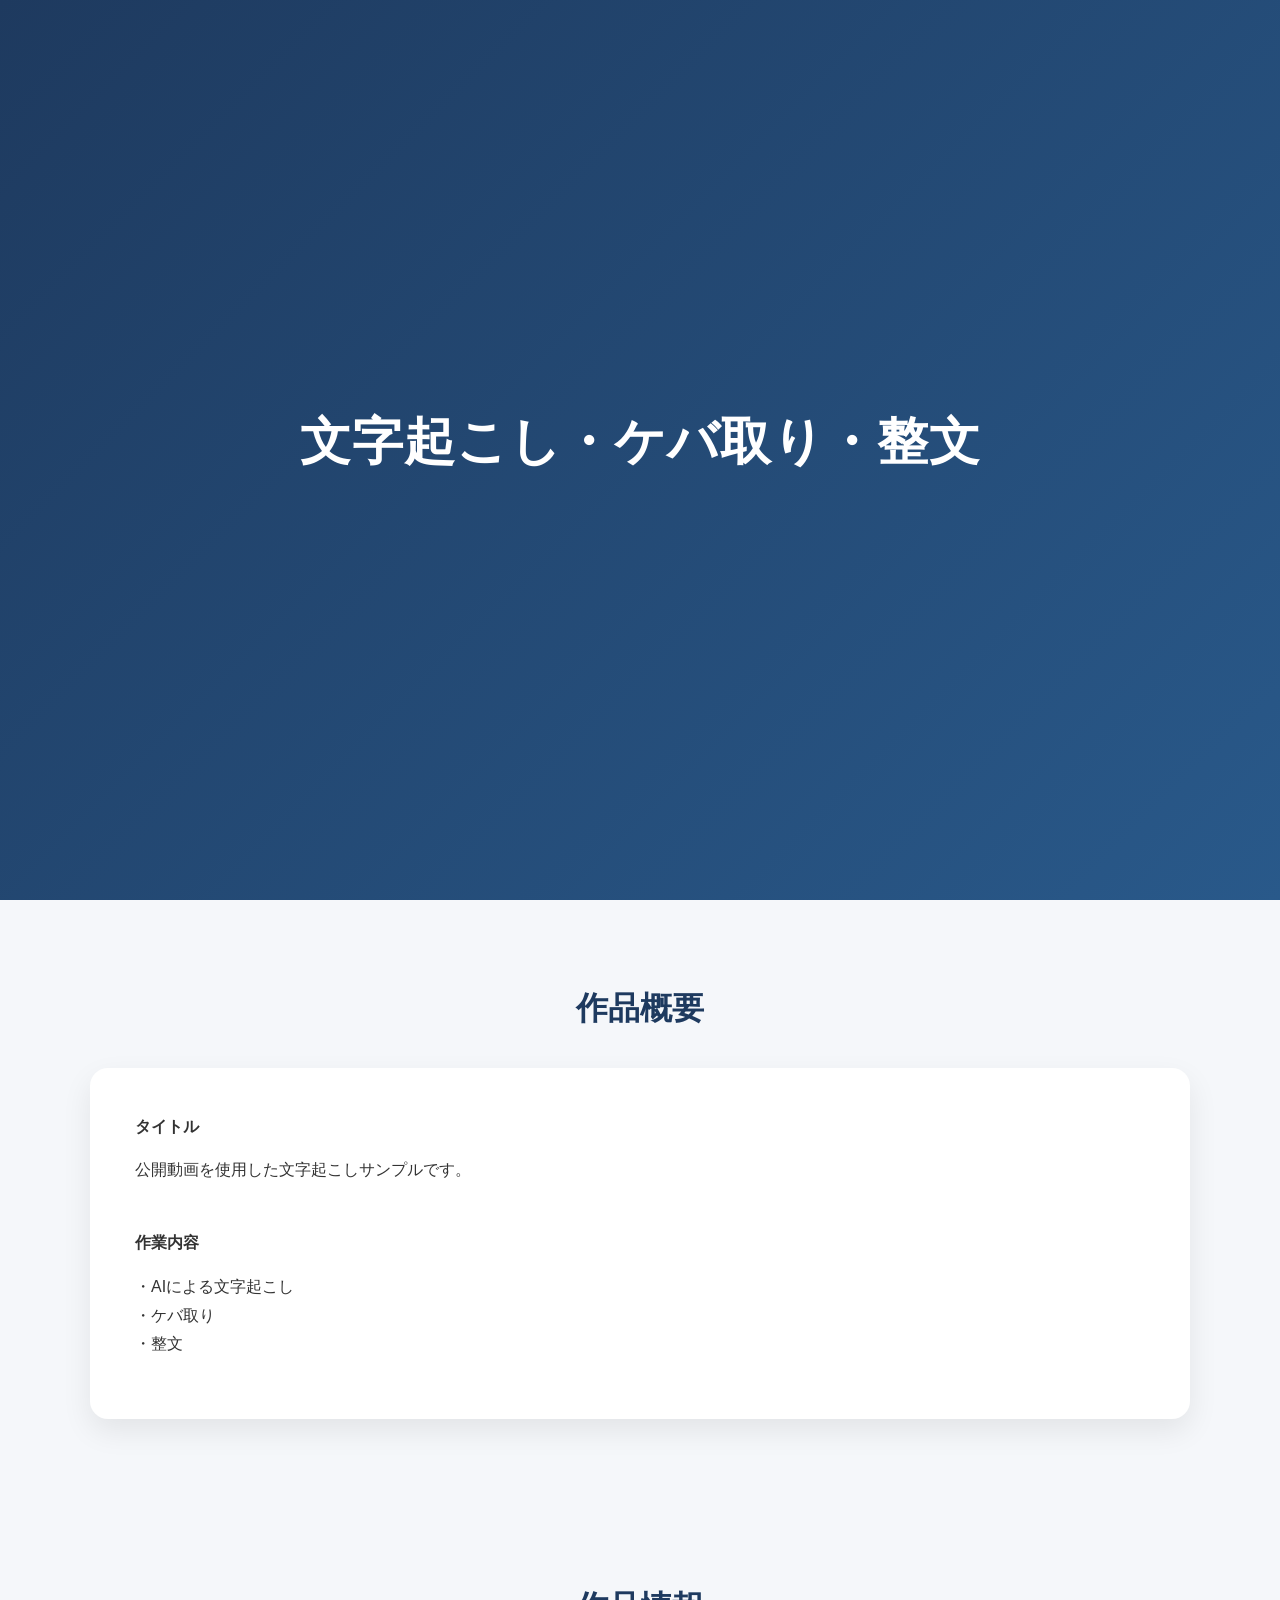
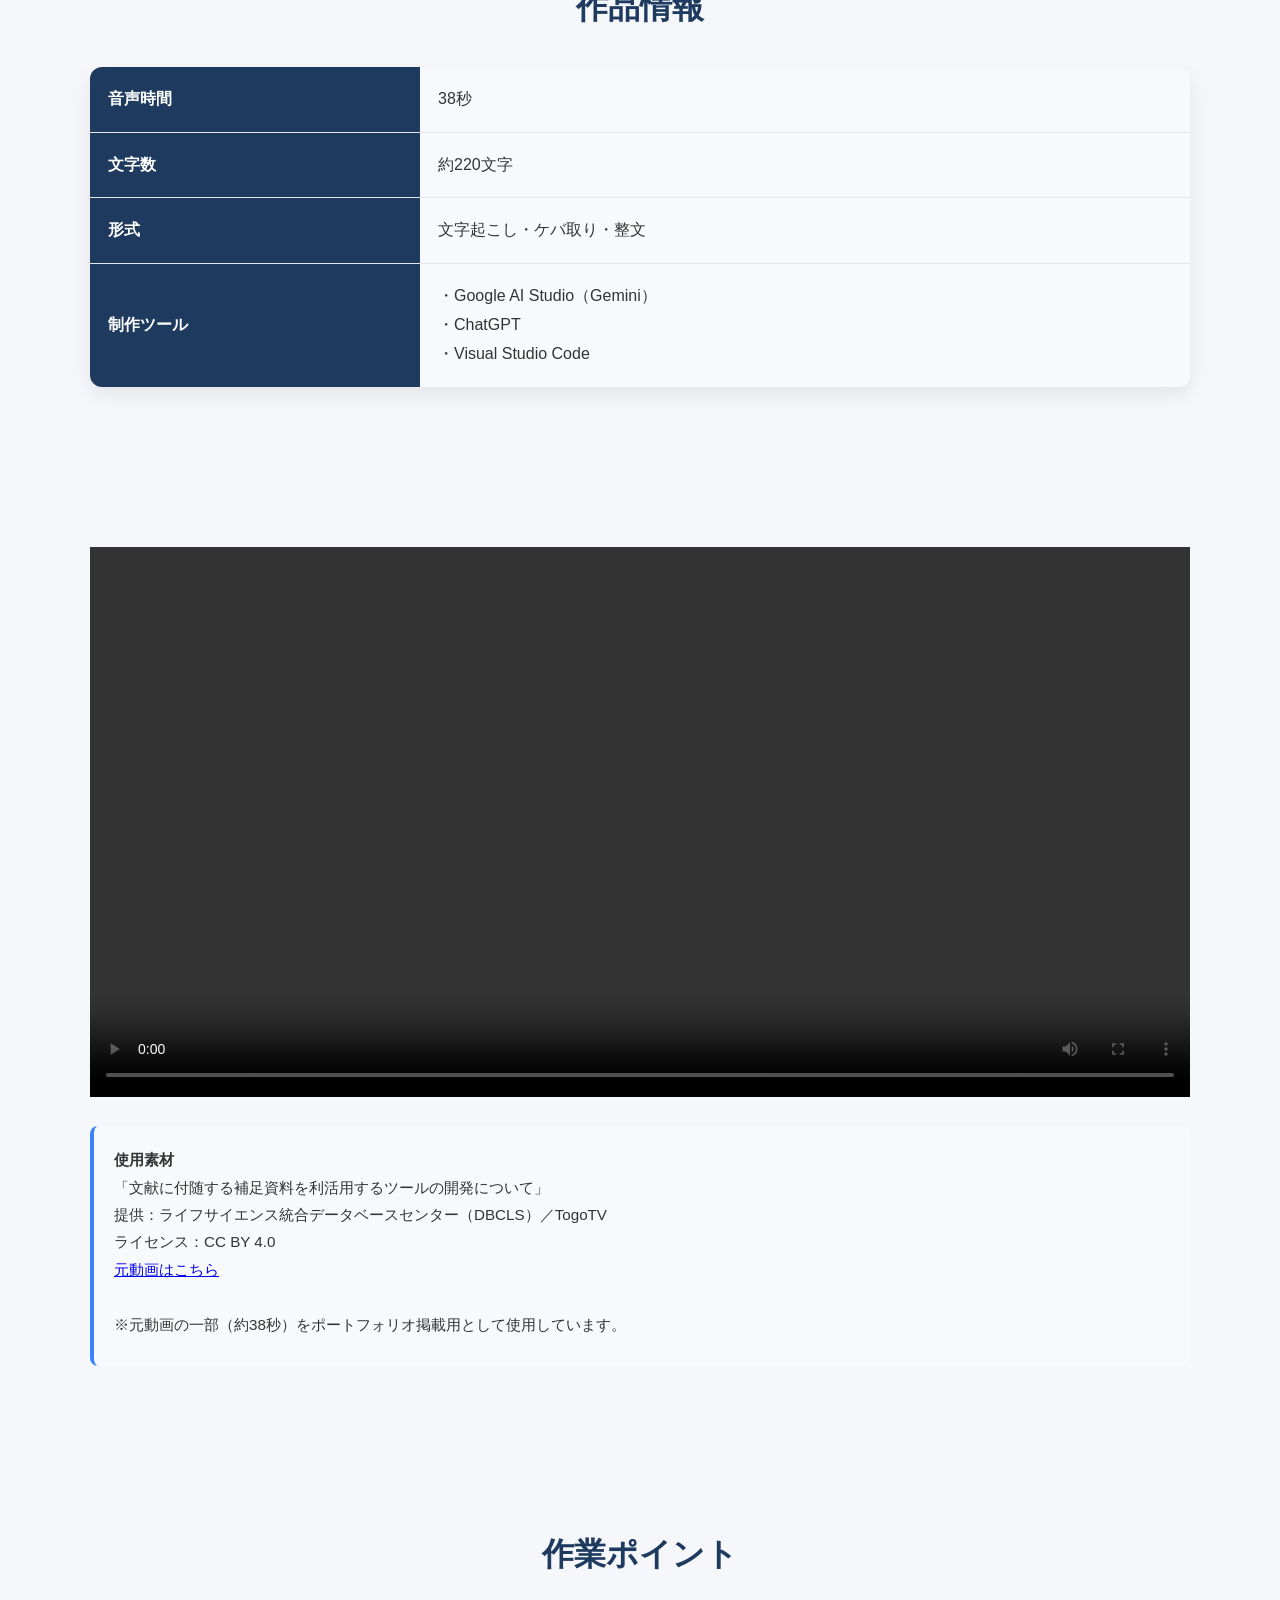
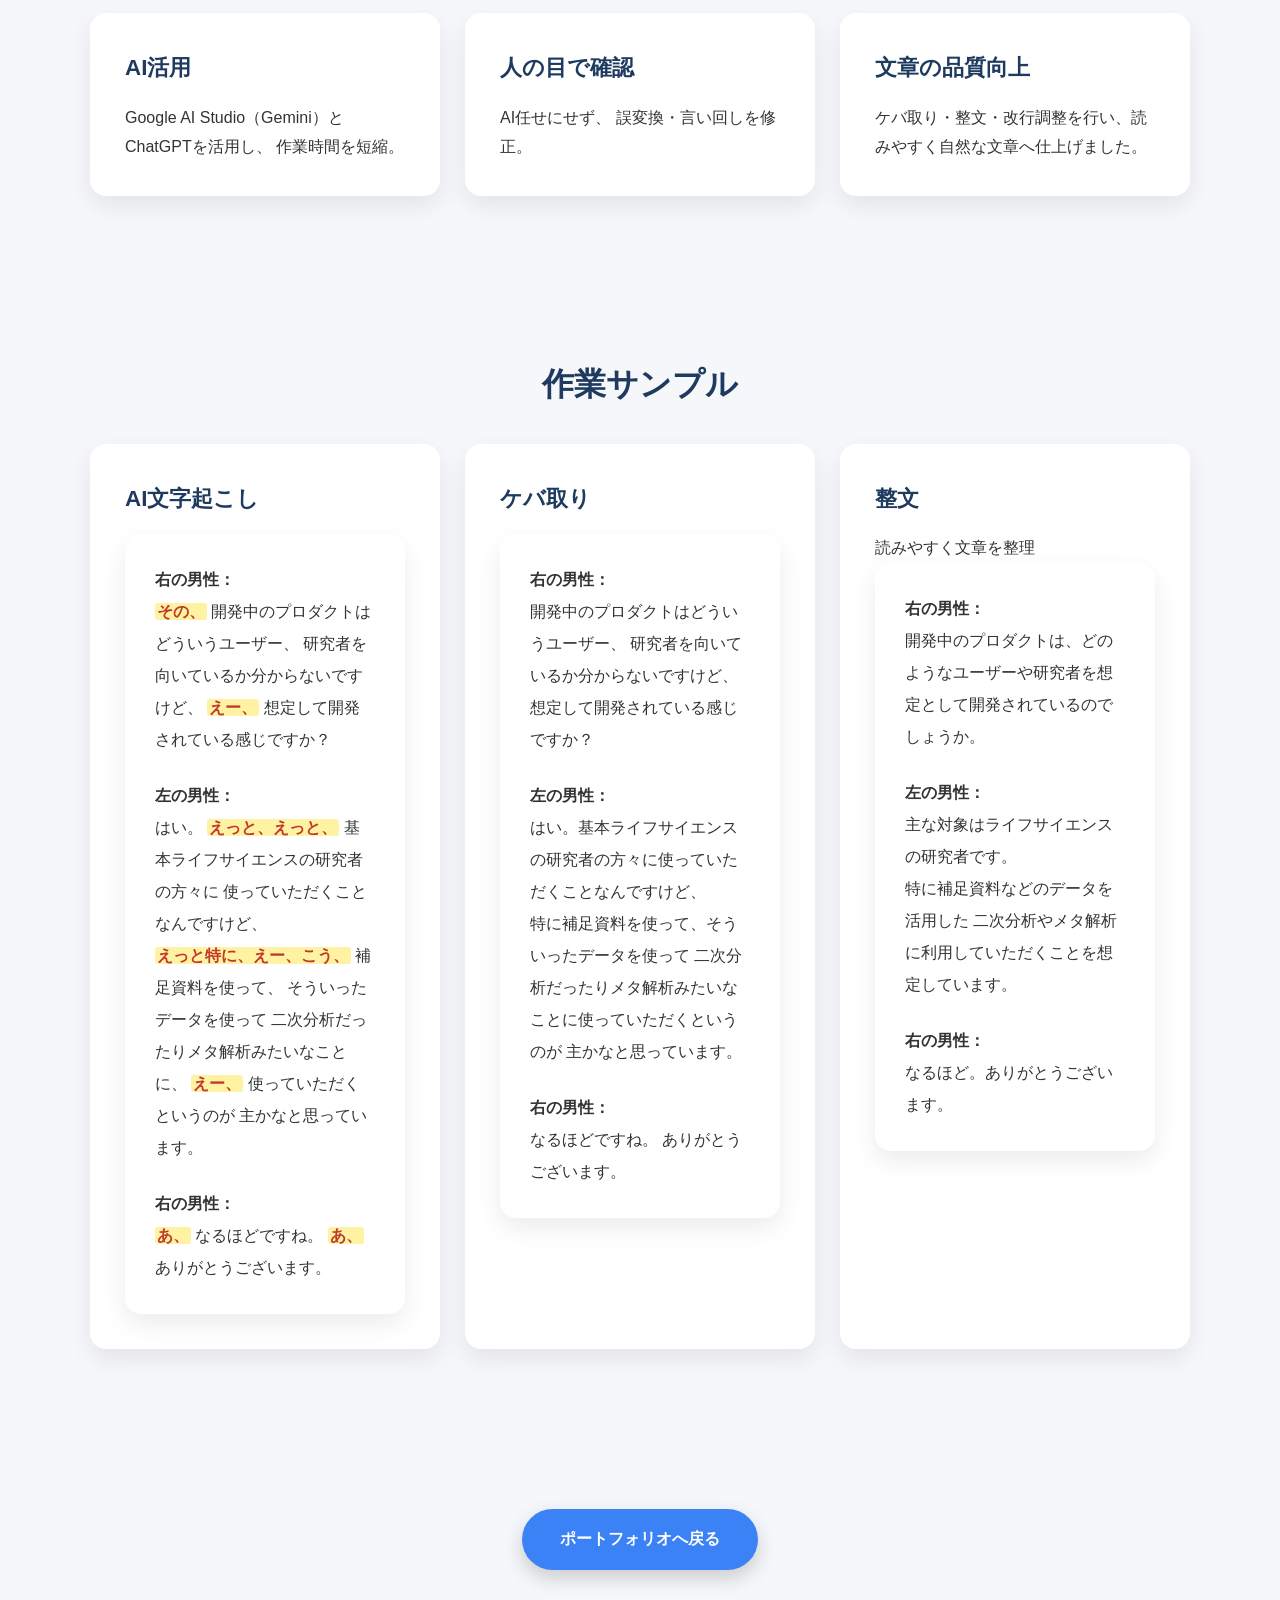
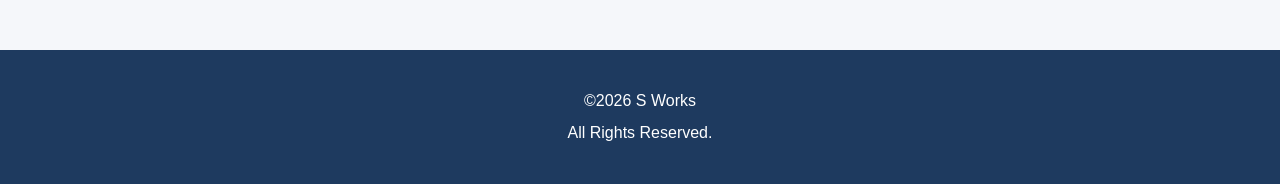
==== commit bc55d397: "修正" ====
--- a/works/work01.html
+++ b/works/work01.html
@@ -202,7 +202,7 @@
 
             <div class="container">
 
-                <h2>作業工程</h2>
+                <h2>作業サンプル</h2>
 
                 <div class="work-sample">
 
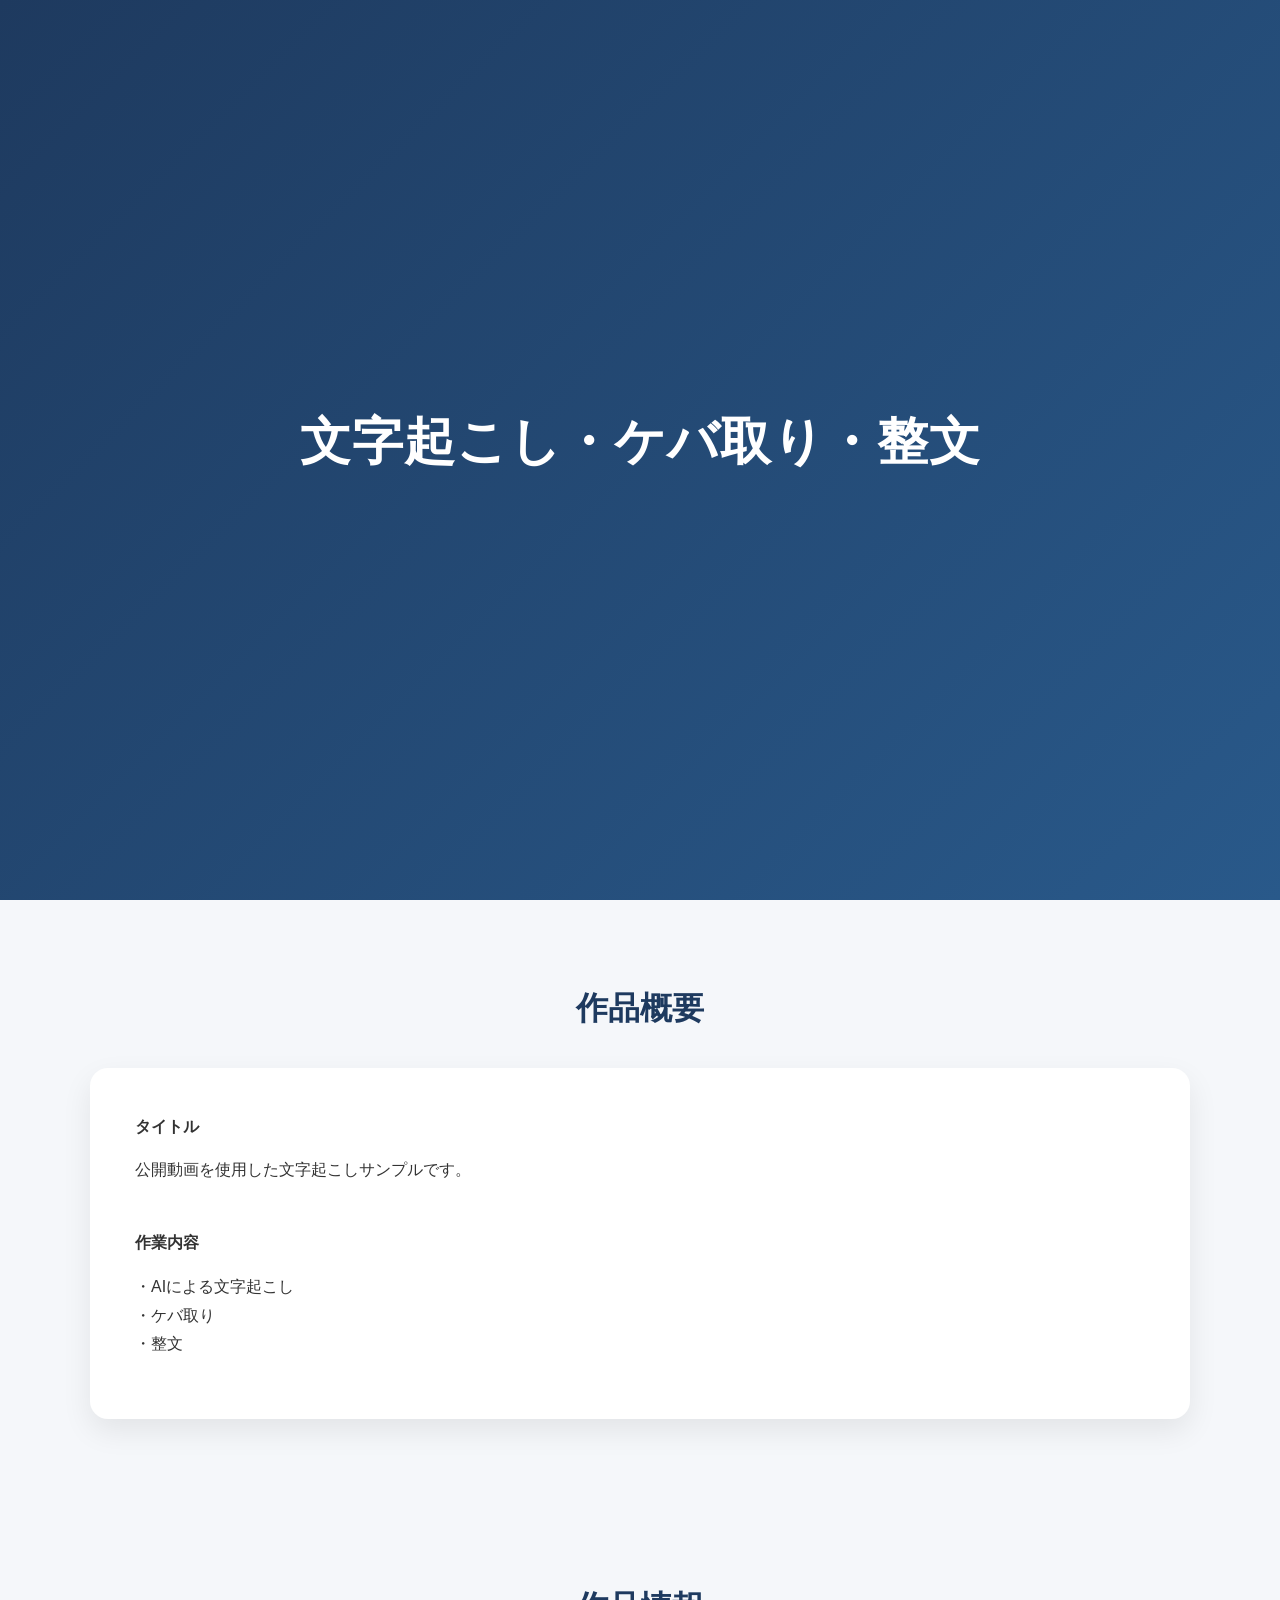
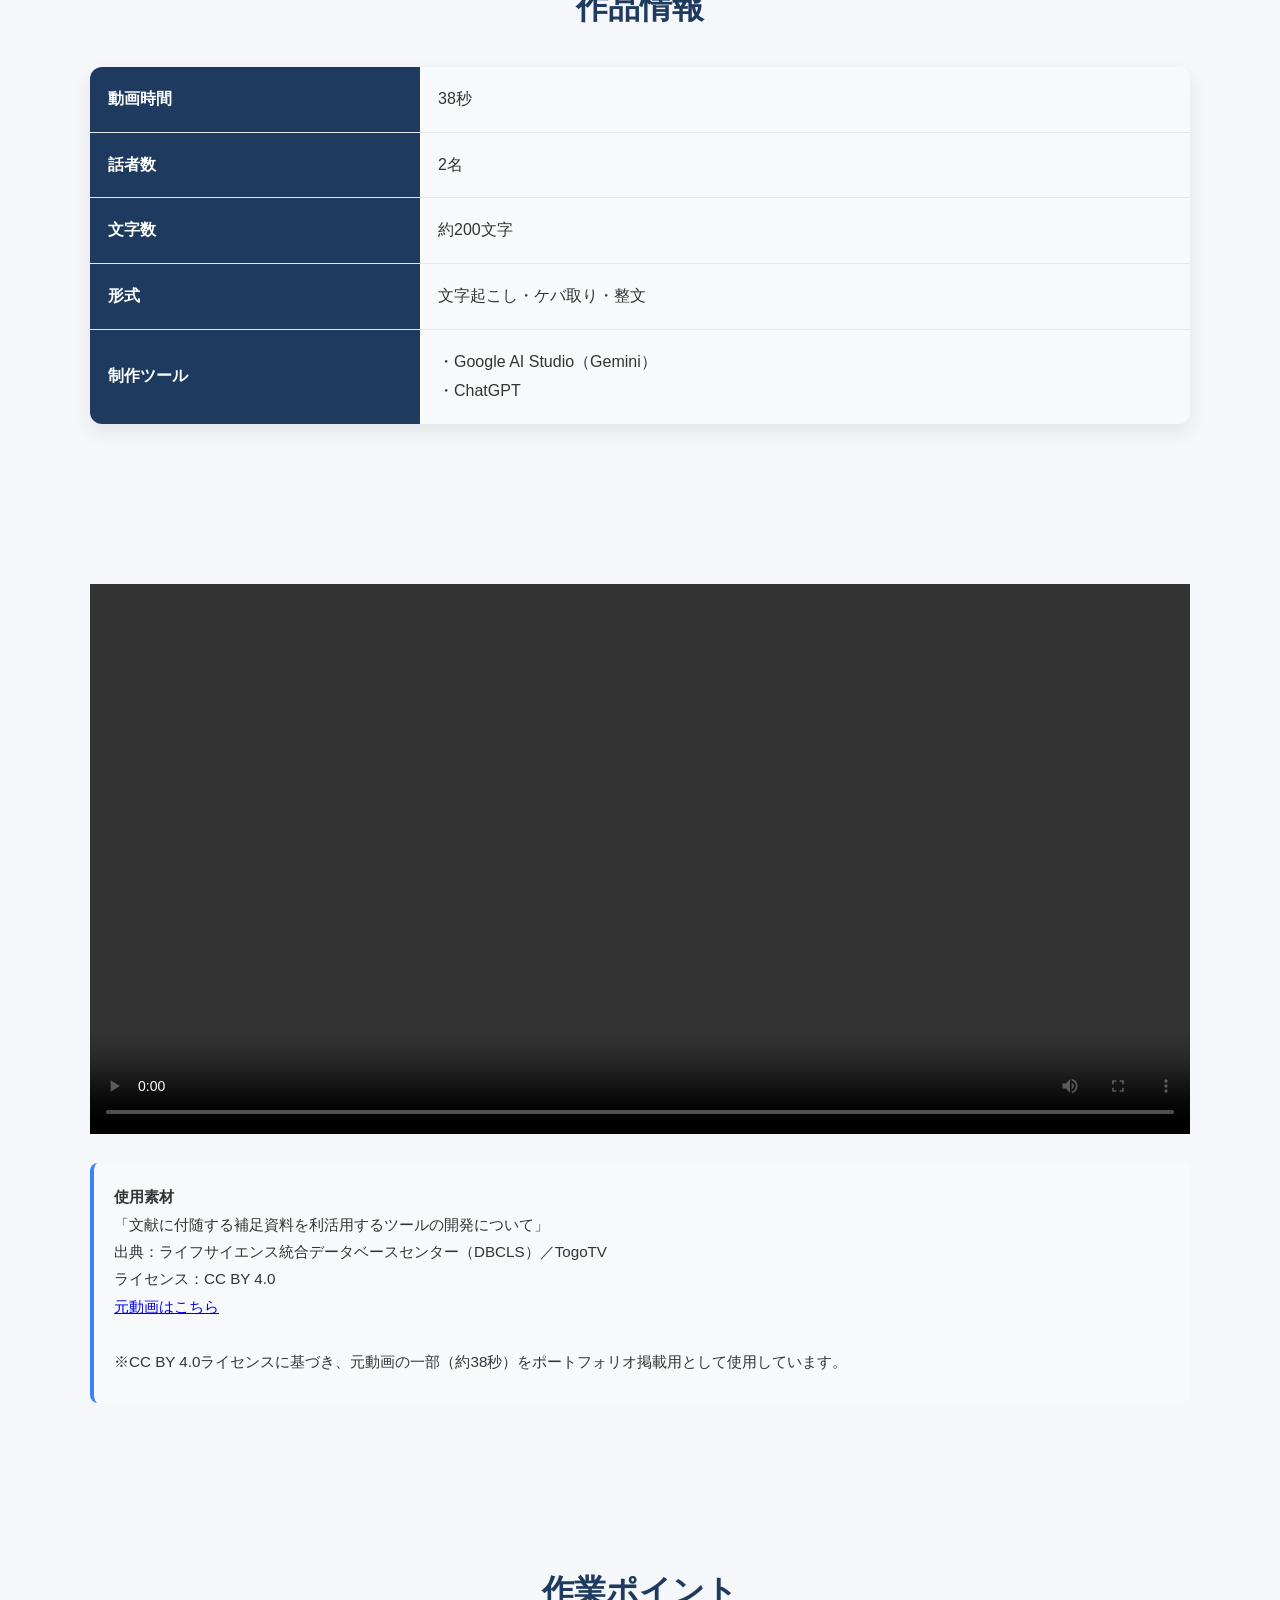
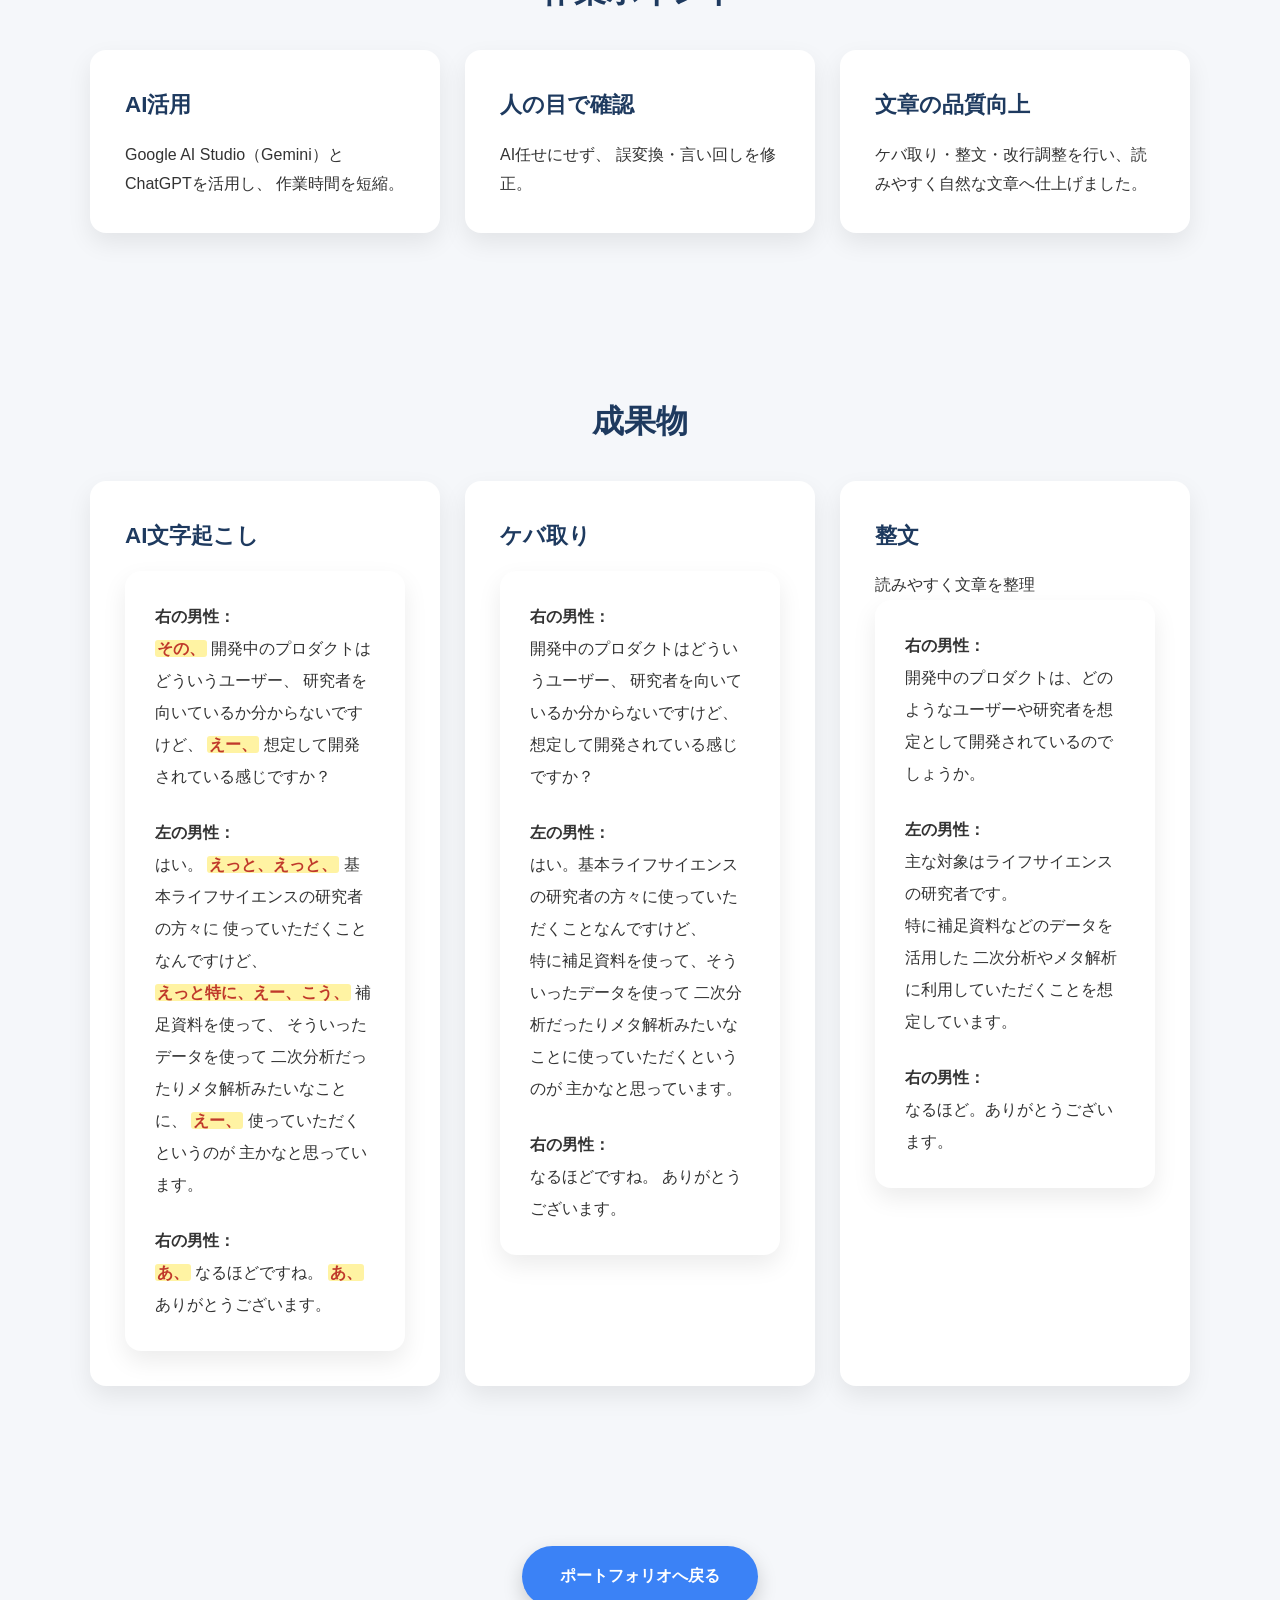
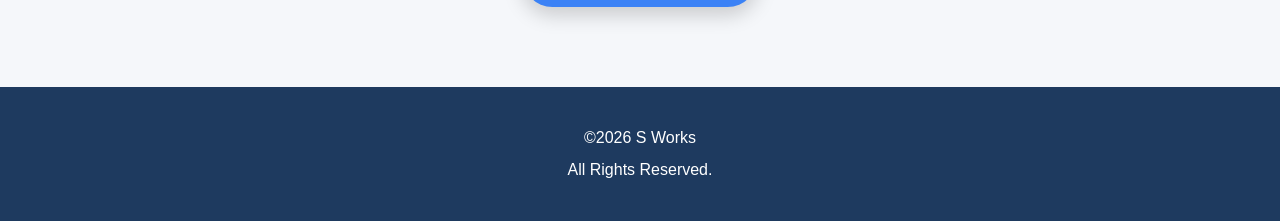
==== commit fc934588: "修正" ====
--- a/works/work01.html
+++ b/works/work01.html
@@ -82,13 +82,18 @@
                 <table class="project-table">
 
                     <tr>
-                        <th>音声時間</th>
+                        <th>動画時間</th>
                         <td>38秒</td>
                     </tr>
 
                     <tr>
+                        <th>話者数</th>
+                        <td>2名</td>
+                    </tr>
+
+                    <tr>
                         <th>文字数</th>
-                        <td>約220文字</td>
+                        <td>約200文字</td>
                     </tr>
 
                     <tr>
@@ -100,7 +105,6 @@
                         <th>制作ツール</th>
                         <td>・Google AI Studio（Gemini）<br>
                             ・ChatGPT<br>
-                            ・Visual Studio Code</td>
                     </tr>
 
                 </table>
@@ -131,7 +135,7 @@
 
                         「文献に付随する補足資料を利活用するツールの開発について」<br>
 
-                        提供：ライフサイエンス統合データベースセンター（DBCLS）／TogoTV<br>
+                        出典：ライフサイエンス統合データベースセンター（DBCLS）／TogoTV<br>
 
                         ライセンス：CC BY 4.0<br>
 
@@ -139,7 +143,7 @@
                             元動画はこちら
                         </a><br><br>
 
-                        ※元動画の一部（約38秒）をポートフォリオ掲載用として使用しています。
+                        ※CC BY 4.0ライセンスに基づき、元動画の一部（約38秒）をポートフォリオ掲載用として使用しています。
                     </p>
 
                 </div>
@@ -202,7 +206,7 @@
 
             <div class="container">
 
-                <h2>作業サンプル</h2>
+                <h2>成果物</h2>
 
                 <div class="work-sample">
 
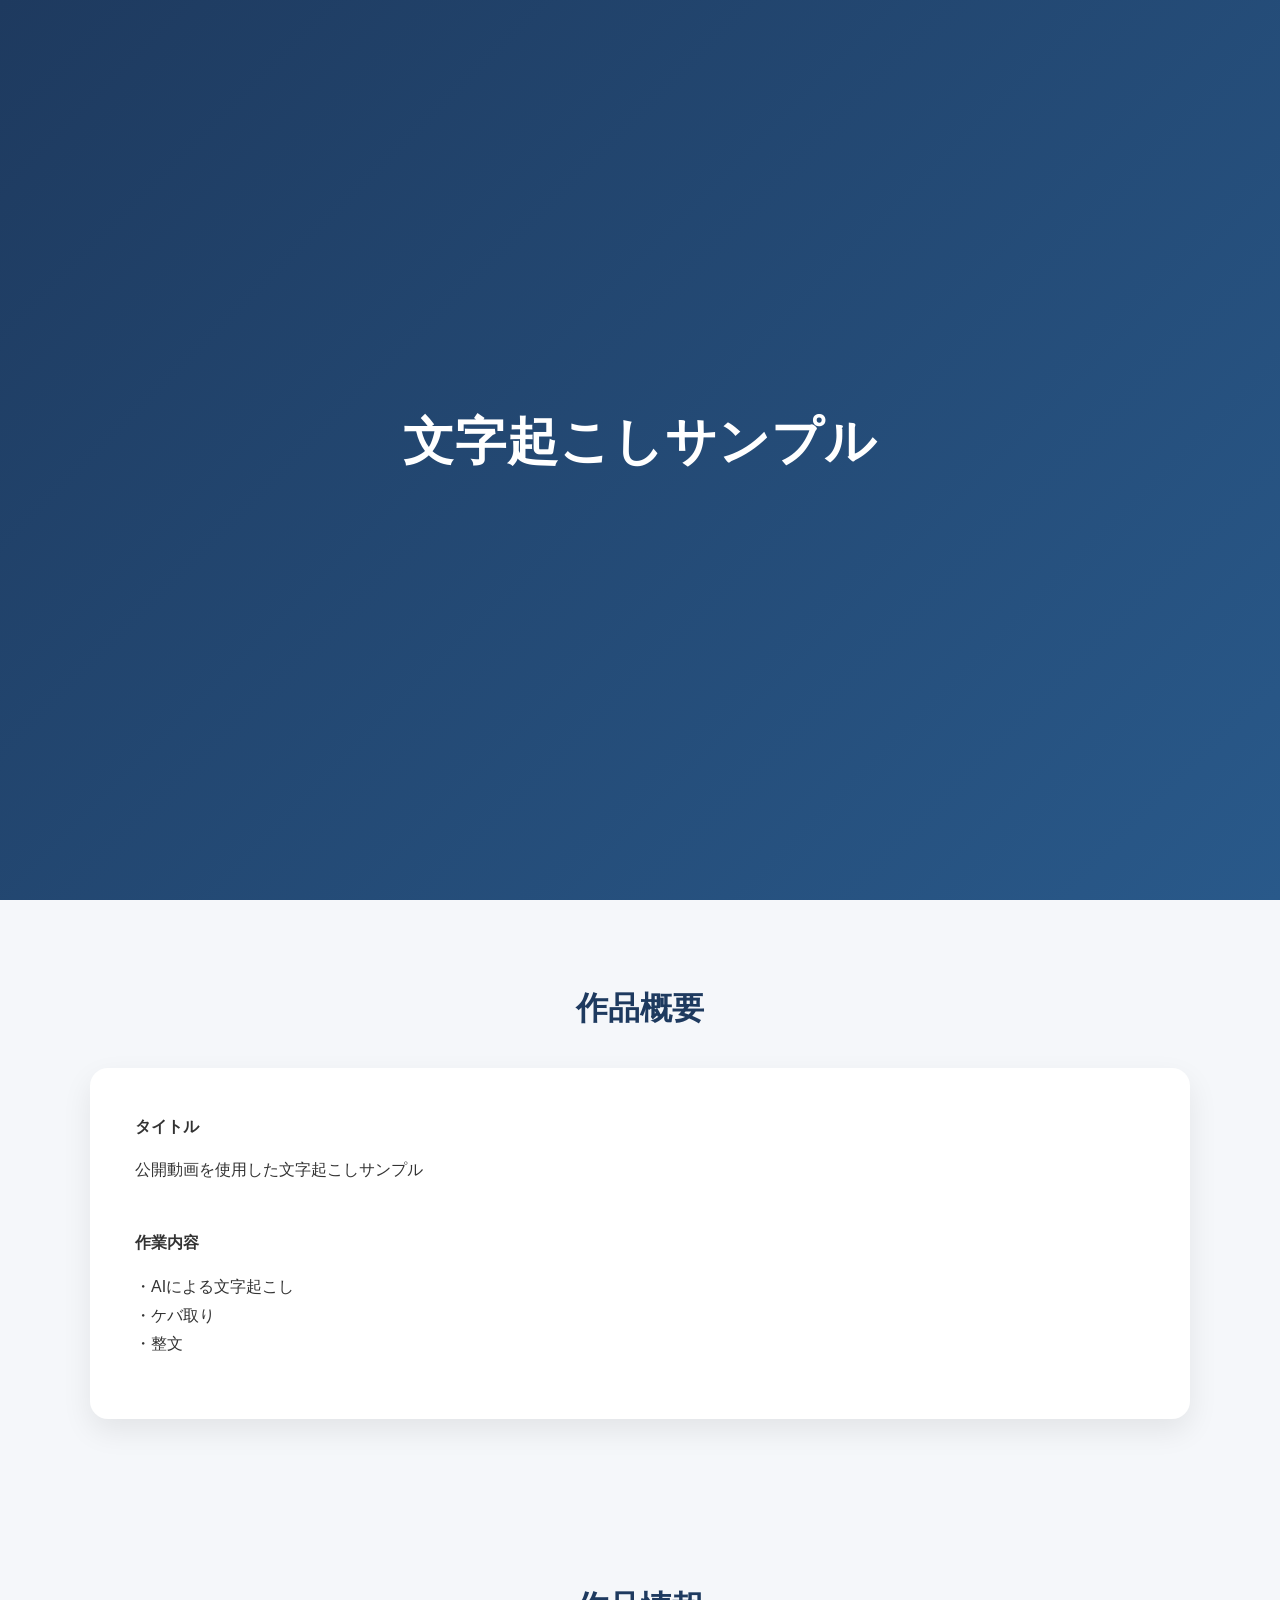
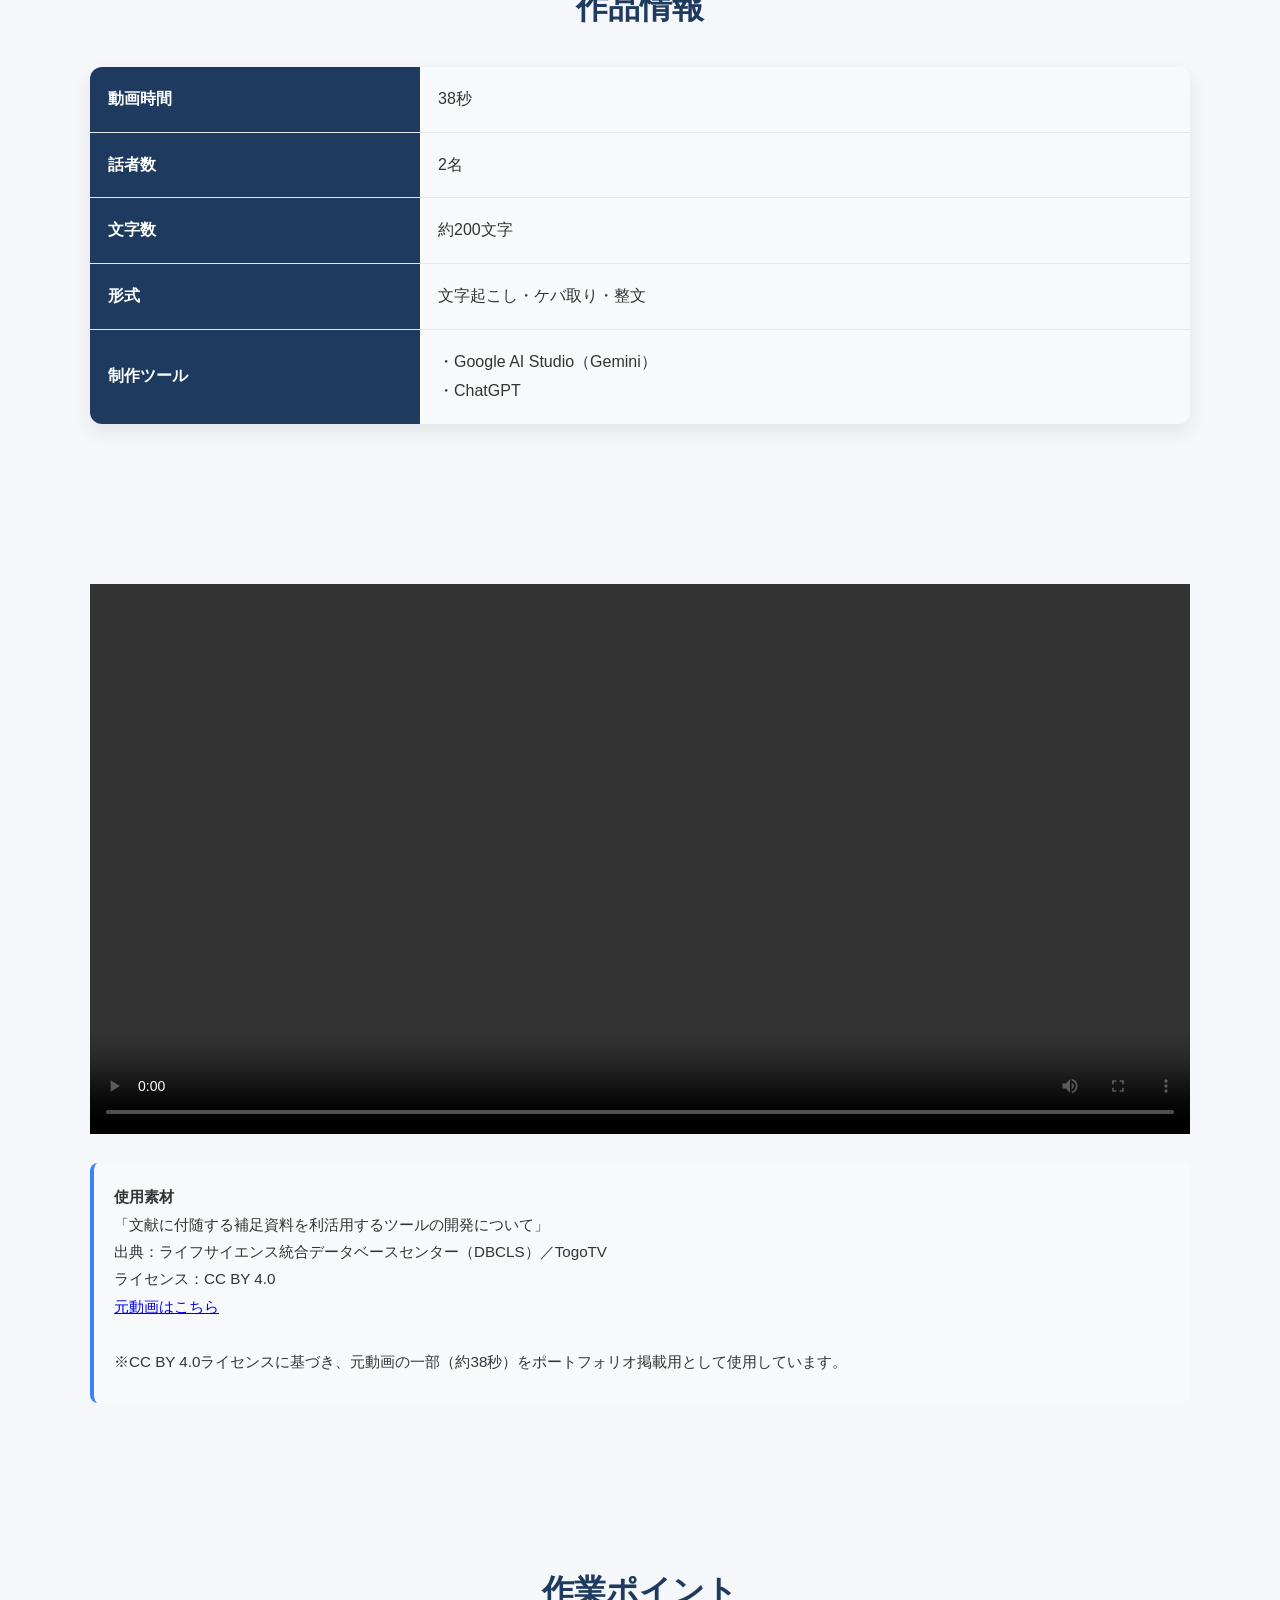
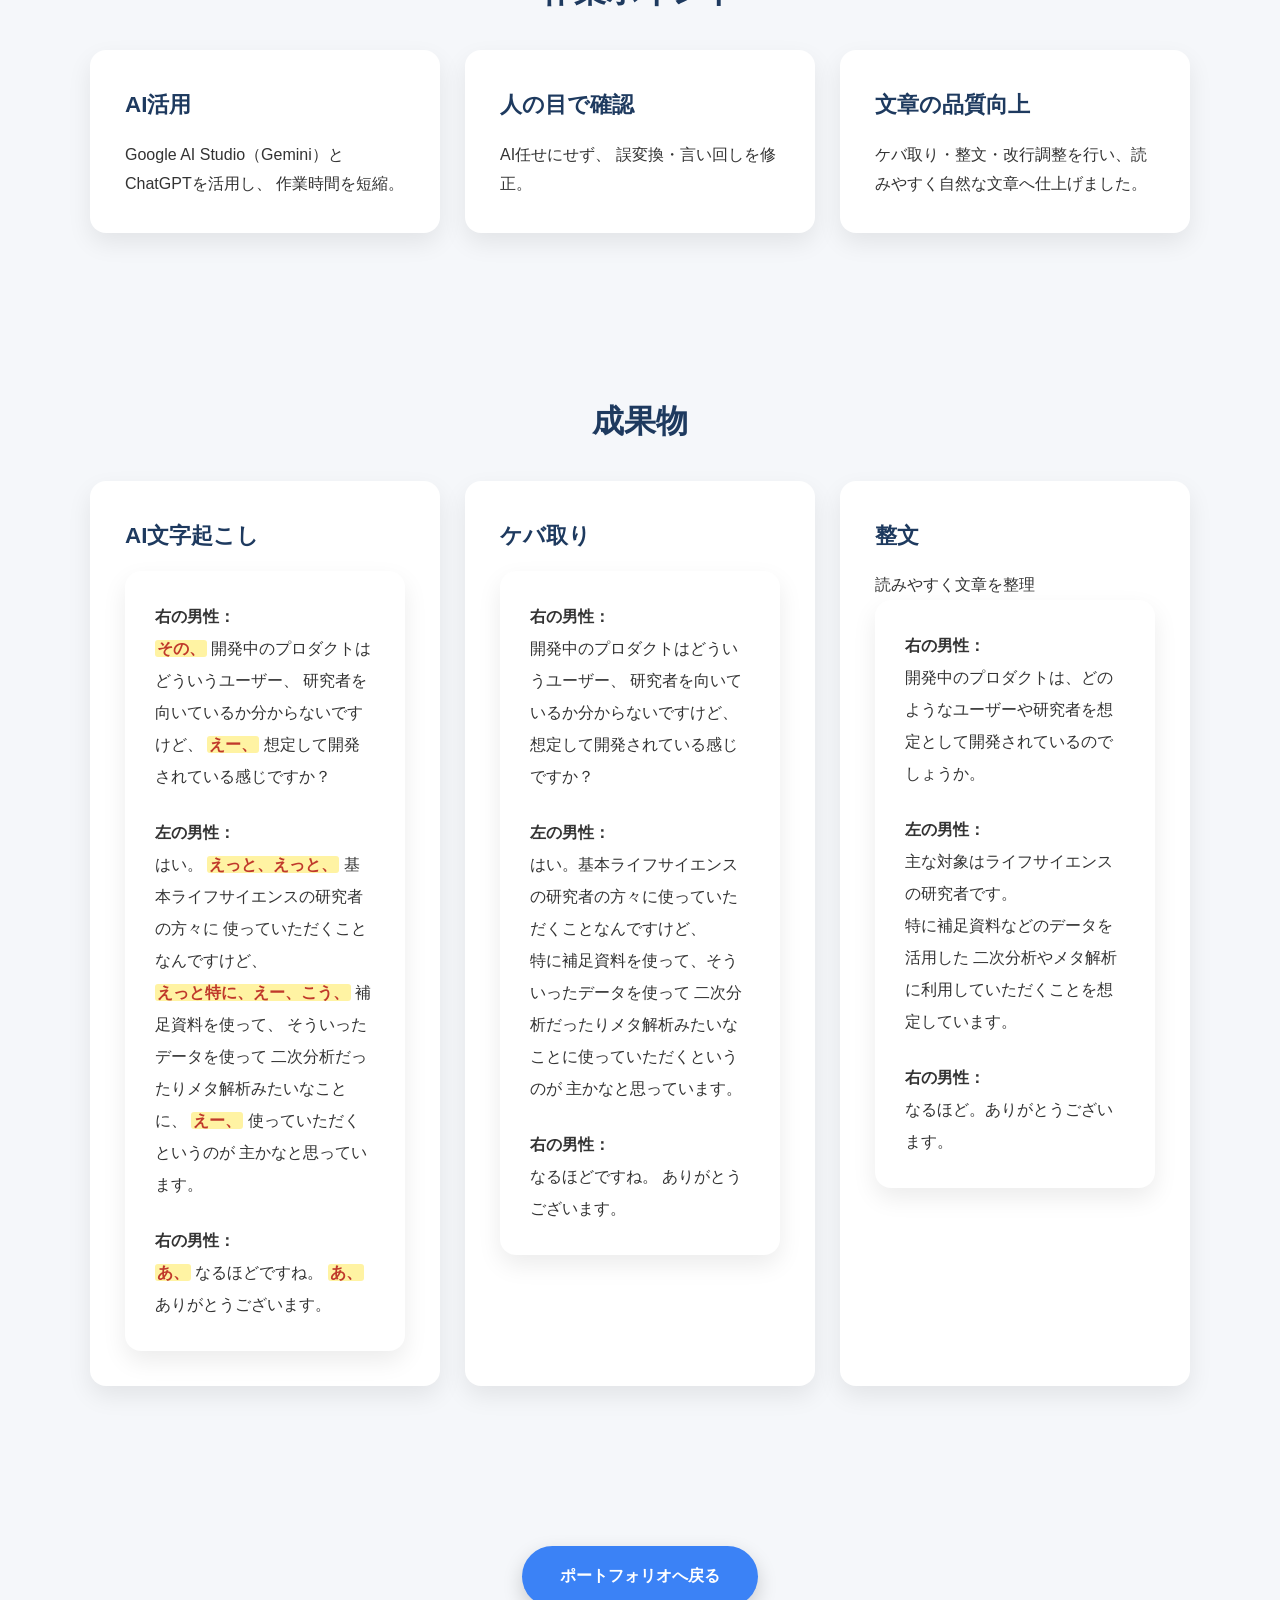
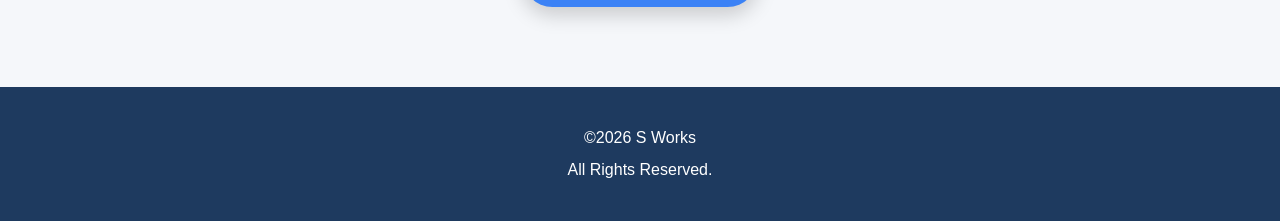
==== commit 41917734: "修正" ====
--- a/works/work01.html
+++ b/works/work01.html
@@ -6,7 +6,7 @@
     <meta charset="UTF-8">
     <meta name="viewport" content="width=device-width, initial-scale=1.0">
 
-    <title>作品01｜文字起こし・ケバ取り・整文</title>
+    <title>作品01｜文字起こしサンプル</title>
 
     <link rel="stylesheet" href="../css/style.css">
 
@@ -22,7 +22,7 @@
 
         <div class="container">
 
-            <h1>文字起こし・ケバ取り・整文</h1>
+            <h1>文字起こしサンプル</h1>
 
         </div>
 
@@ -49,7 +49,7 @@
                         <p><strong>タイトル</strong></p>
 
                         <p>
-                            公開動画を使用した文字起こしサンプルです。
+                            公開動画を使用した文字起こしサンプル
                         </p>
 
                         <br>
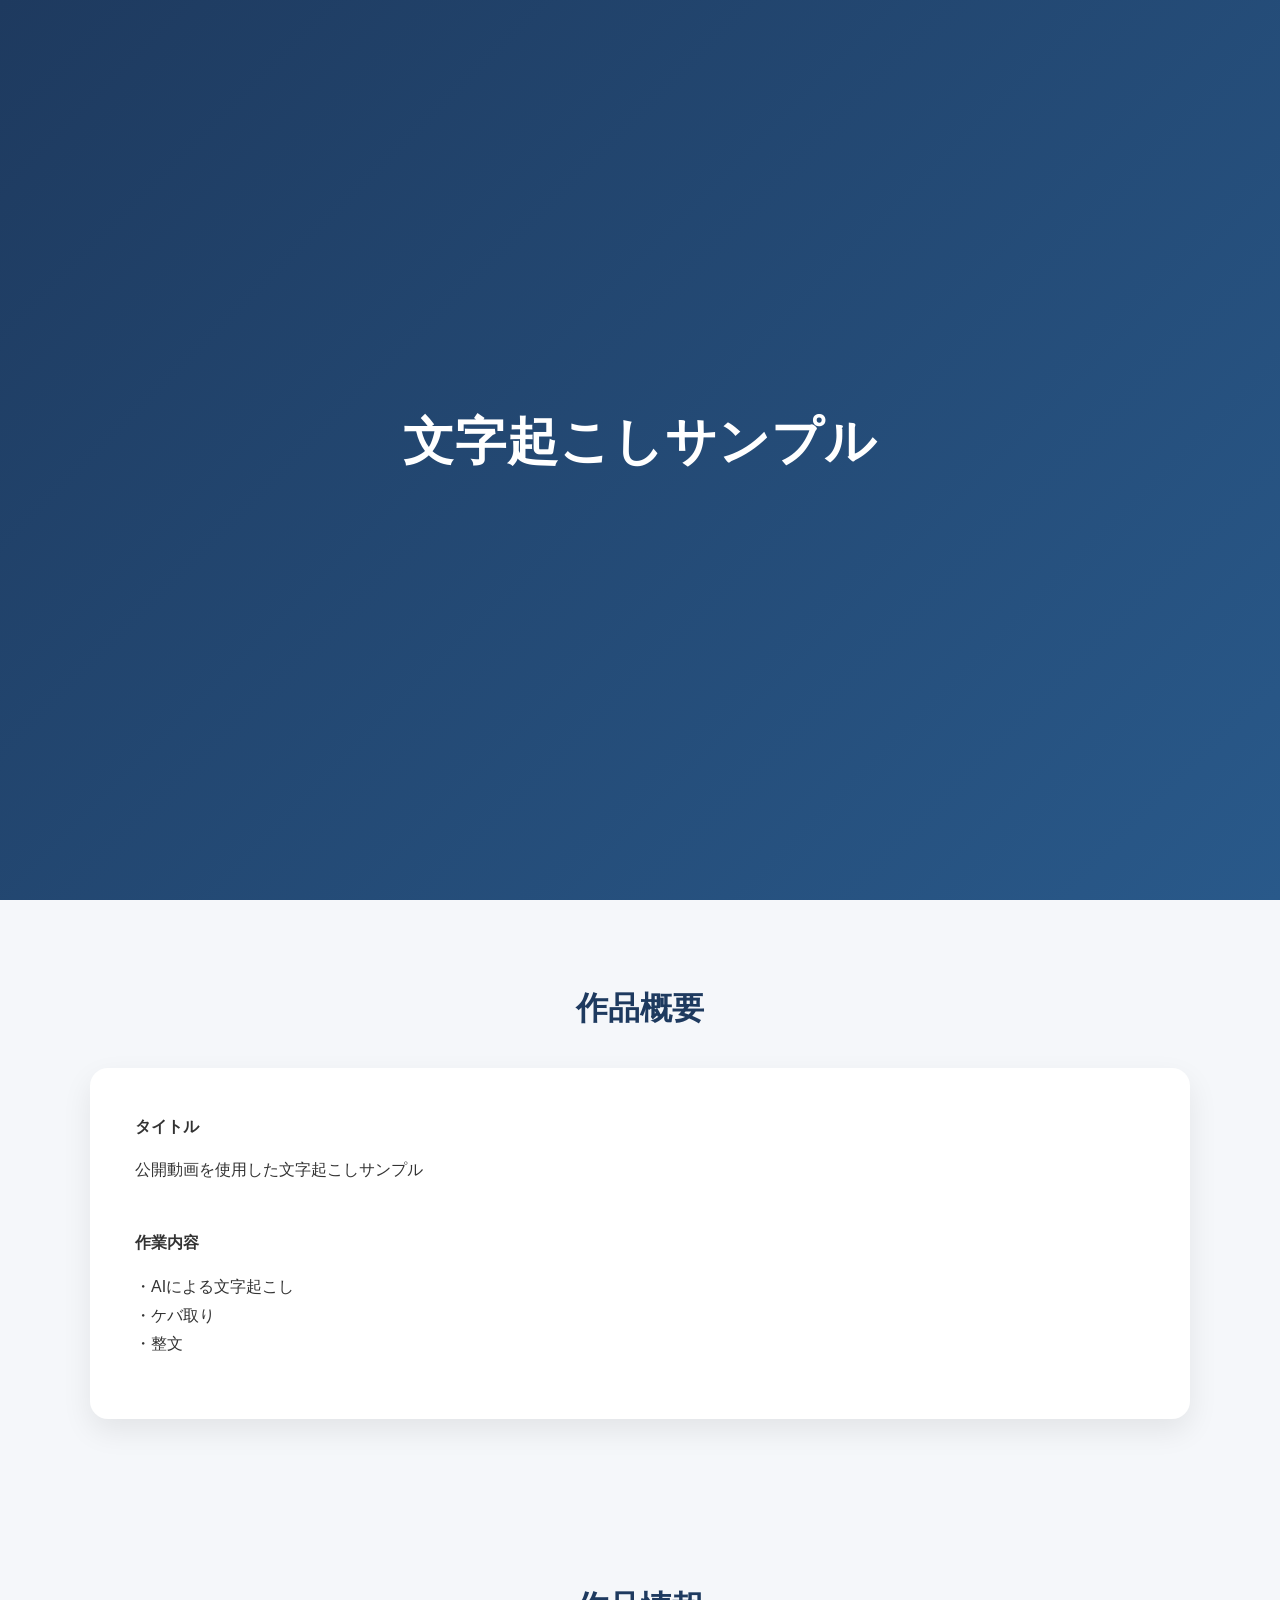
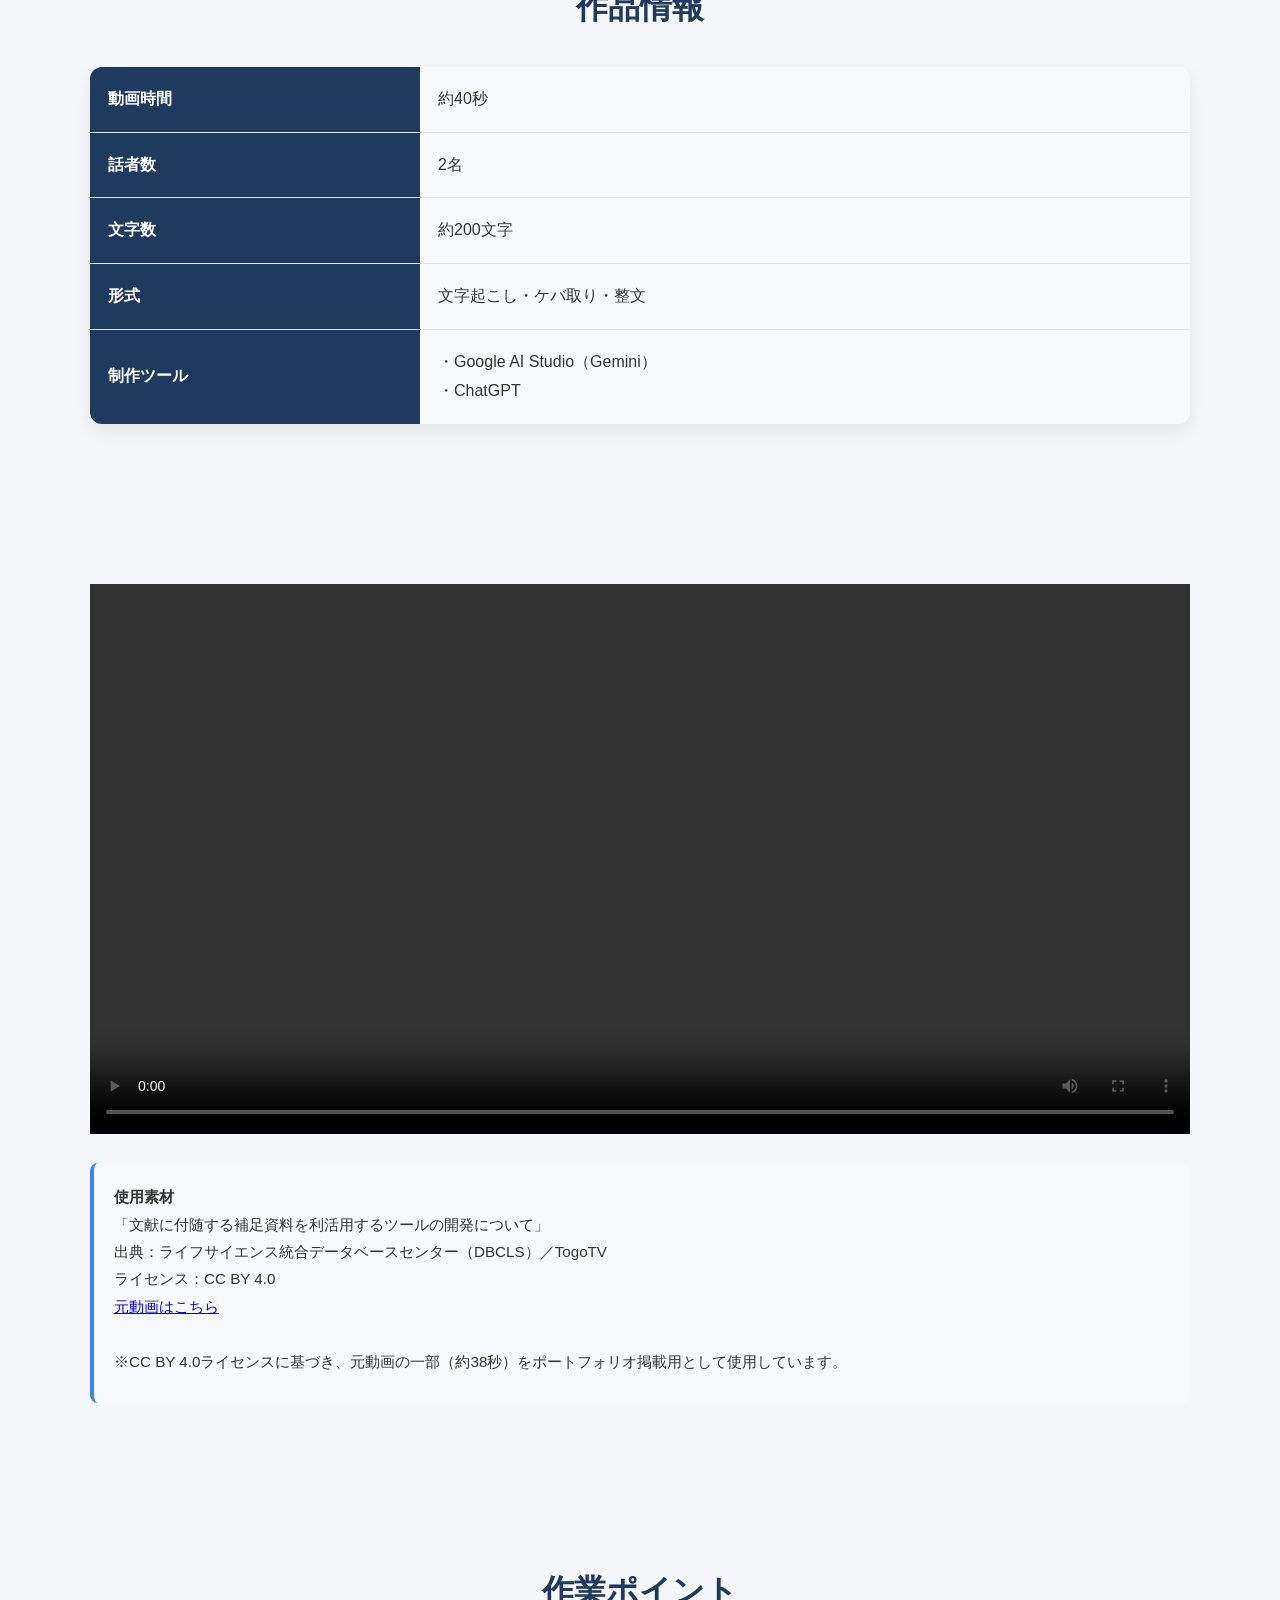
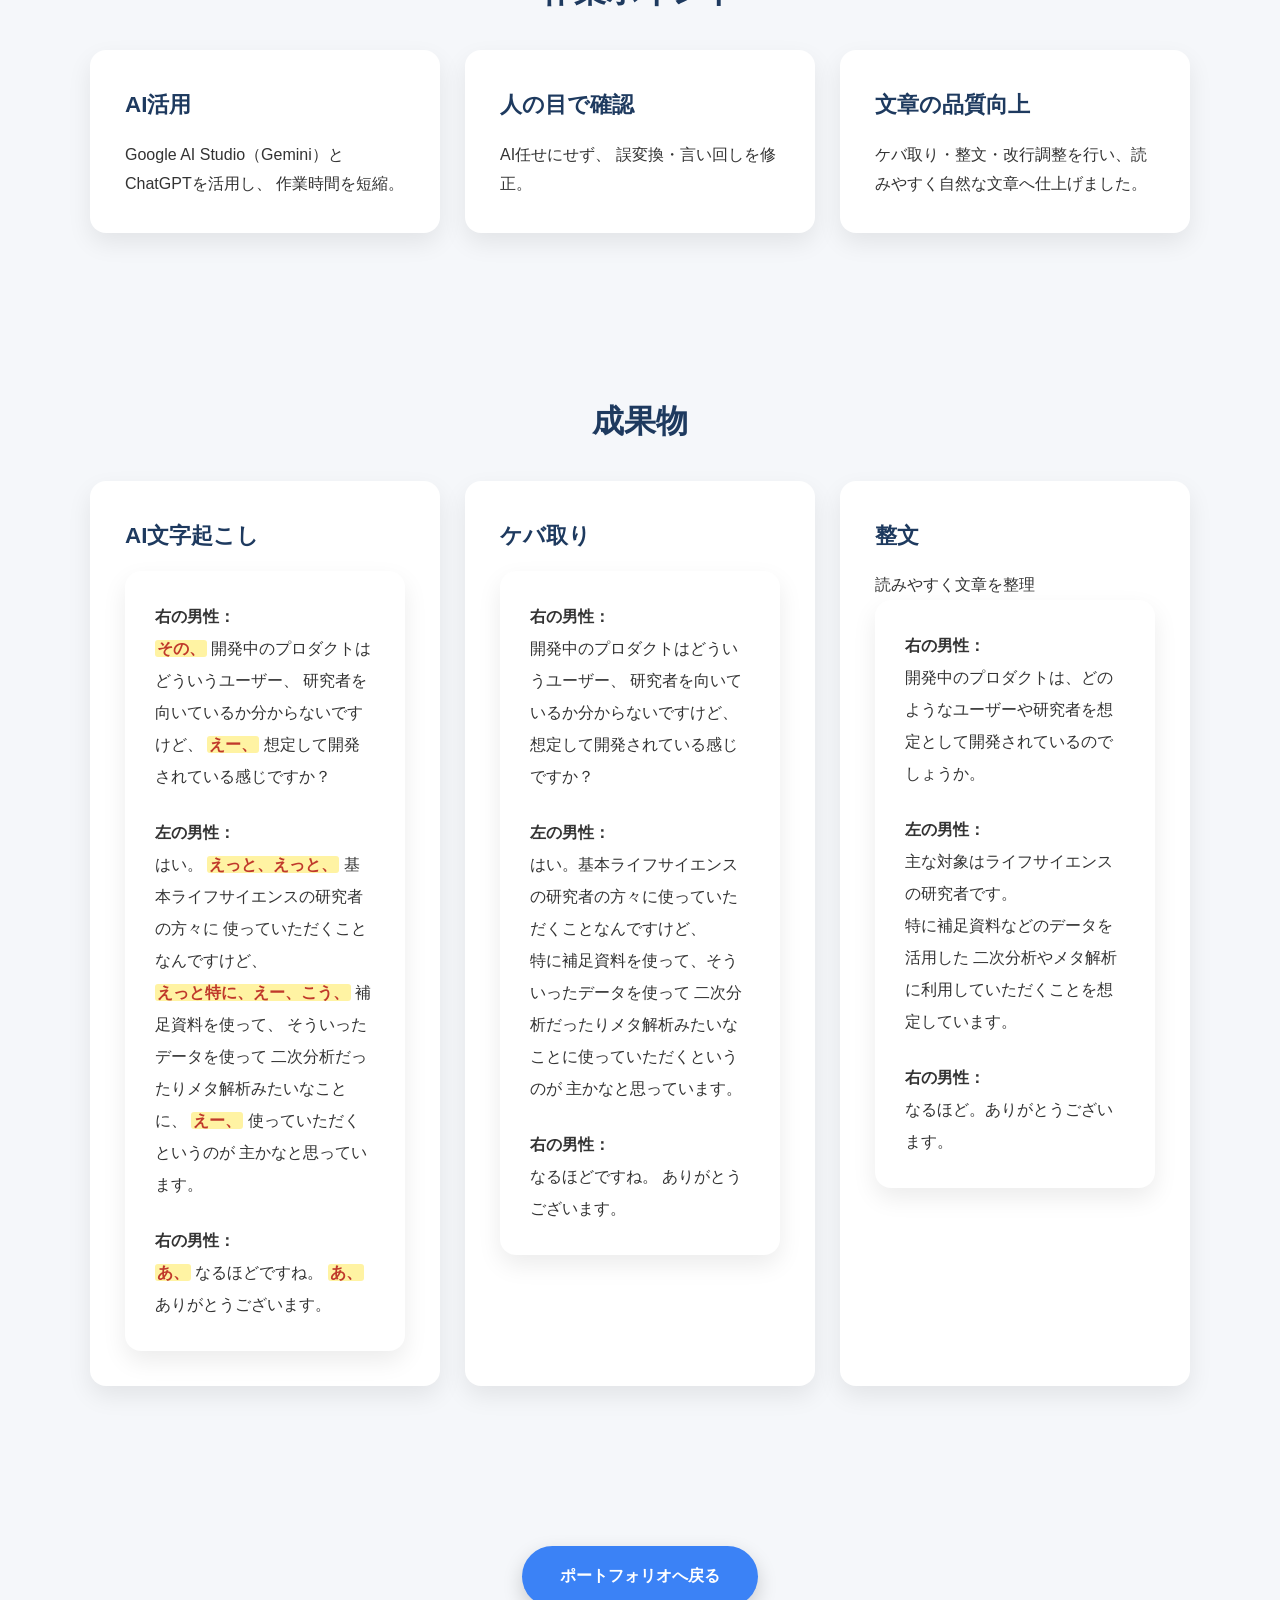
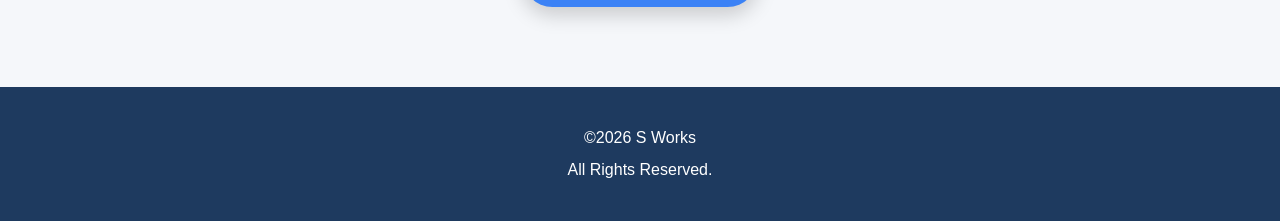
==== commit fd86ee0d: "修正" ====
--- a/works/work01.html
+++ b/works/work01.html
@@ -83,7 +83,7 @@
 
                     <tr>
                         <th>動画時間</th>
-                        <td>38秒</td>
+                        <td>約40秒</td>
                     </tr>
 
                     <tr>
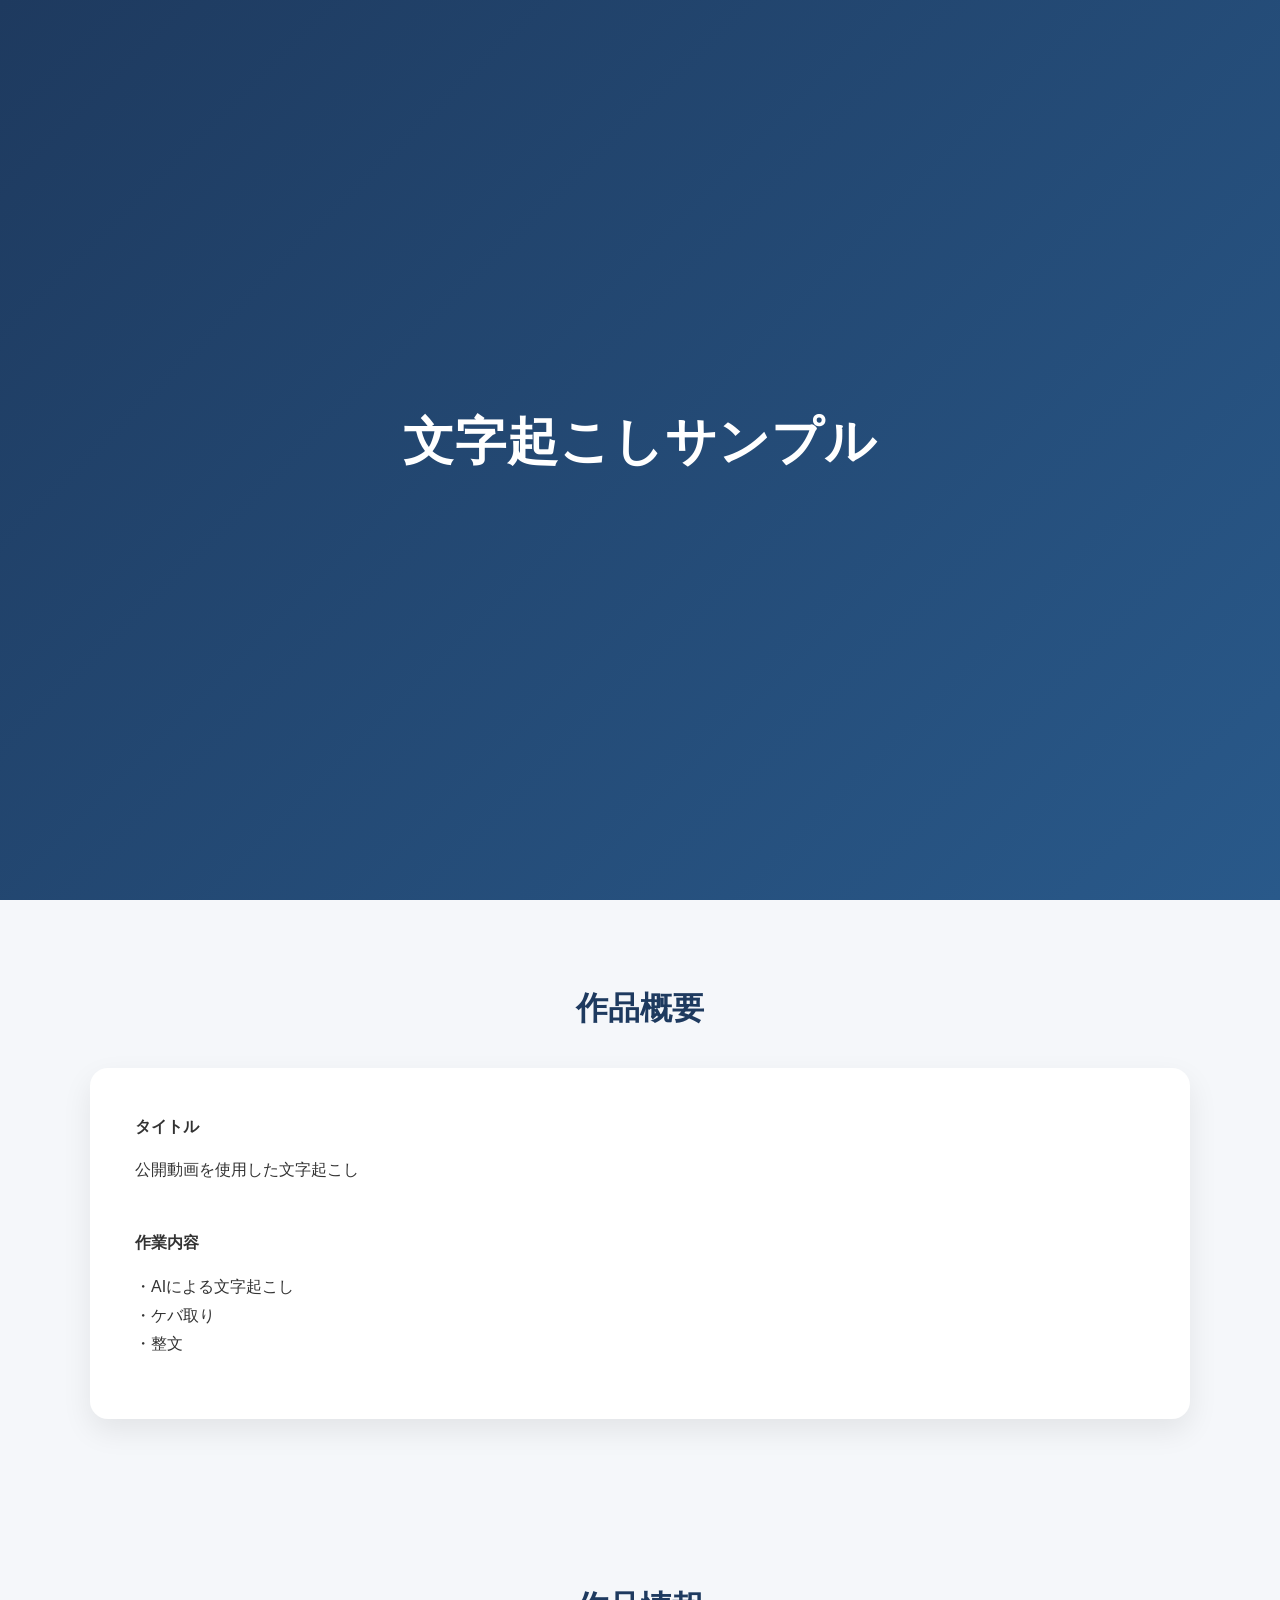
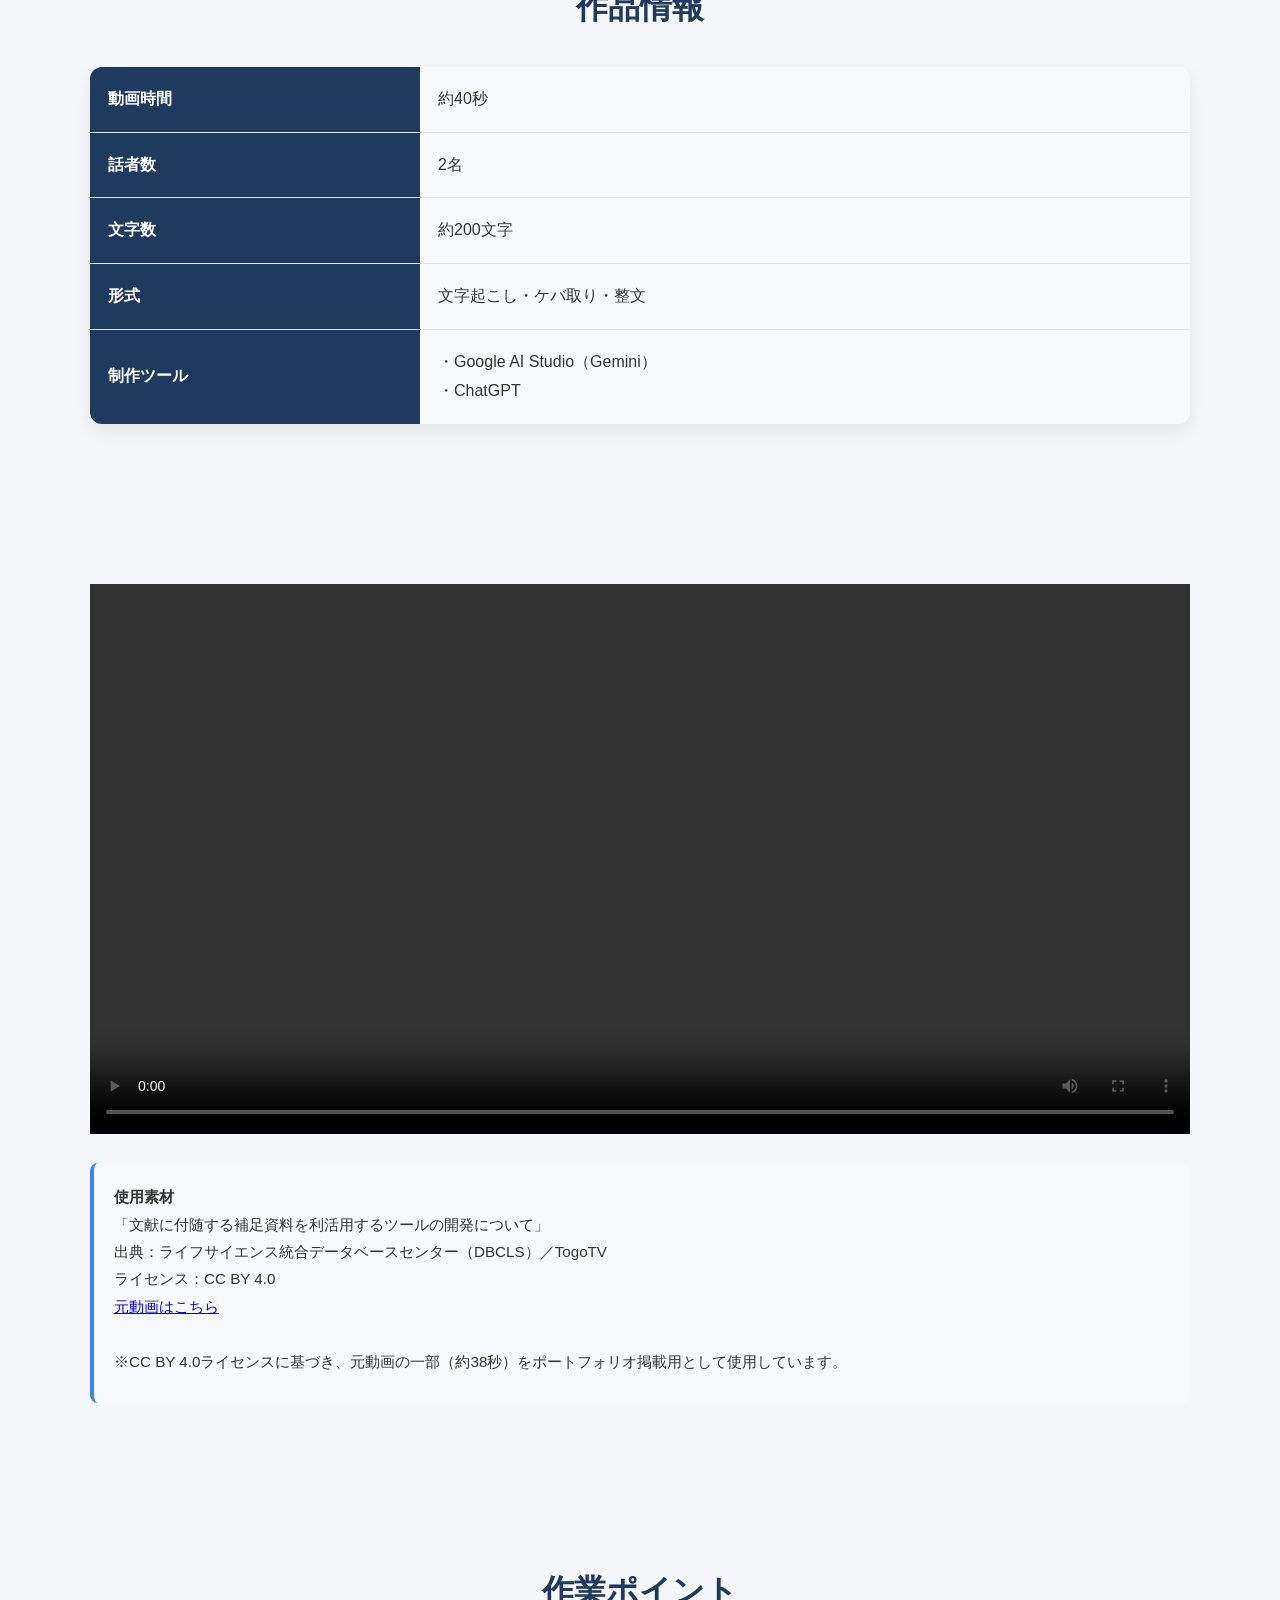
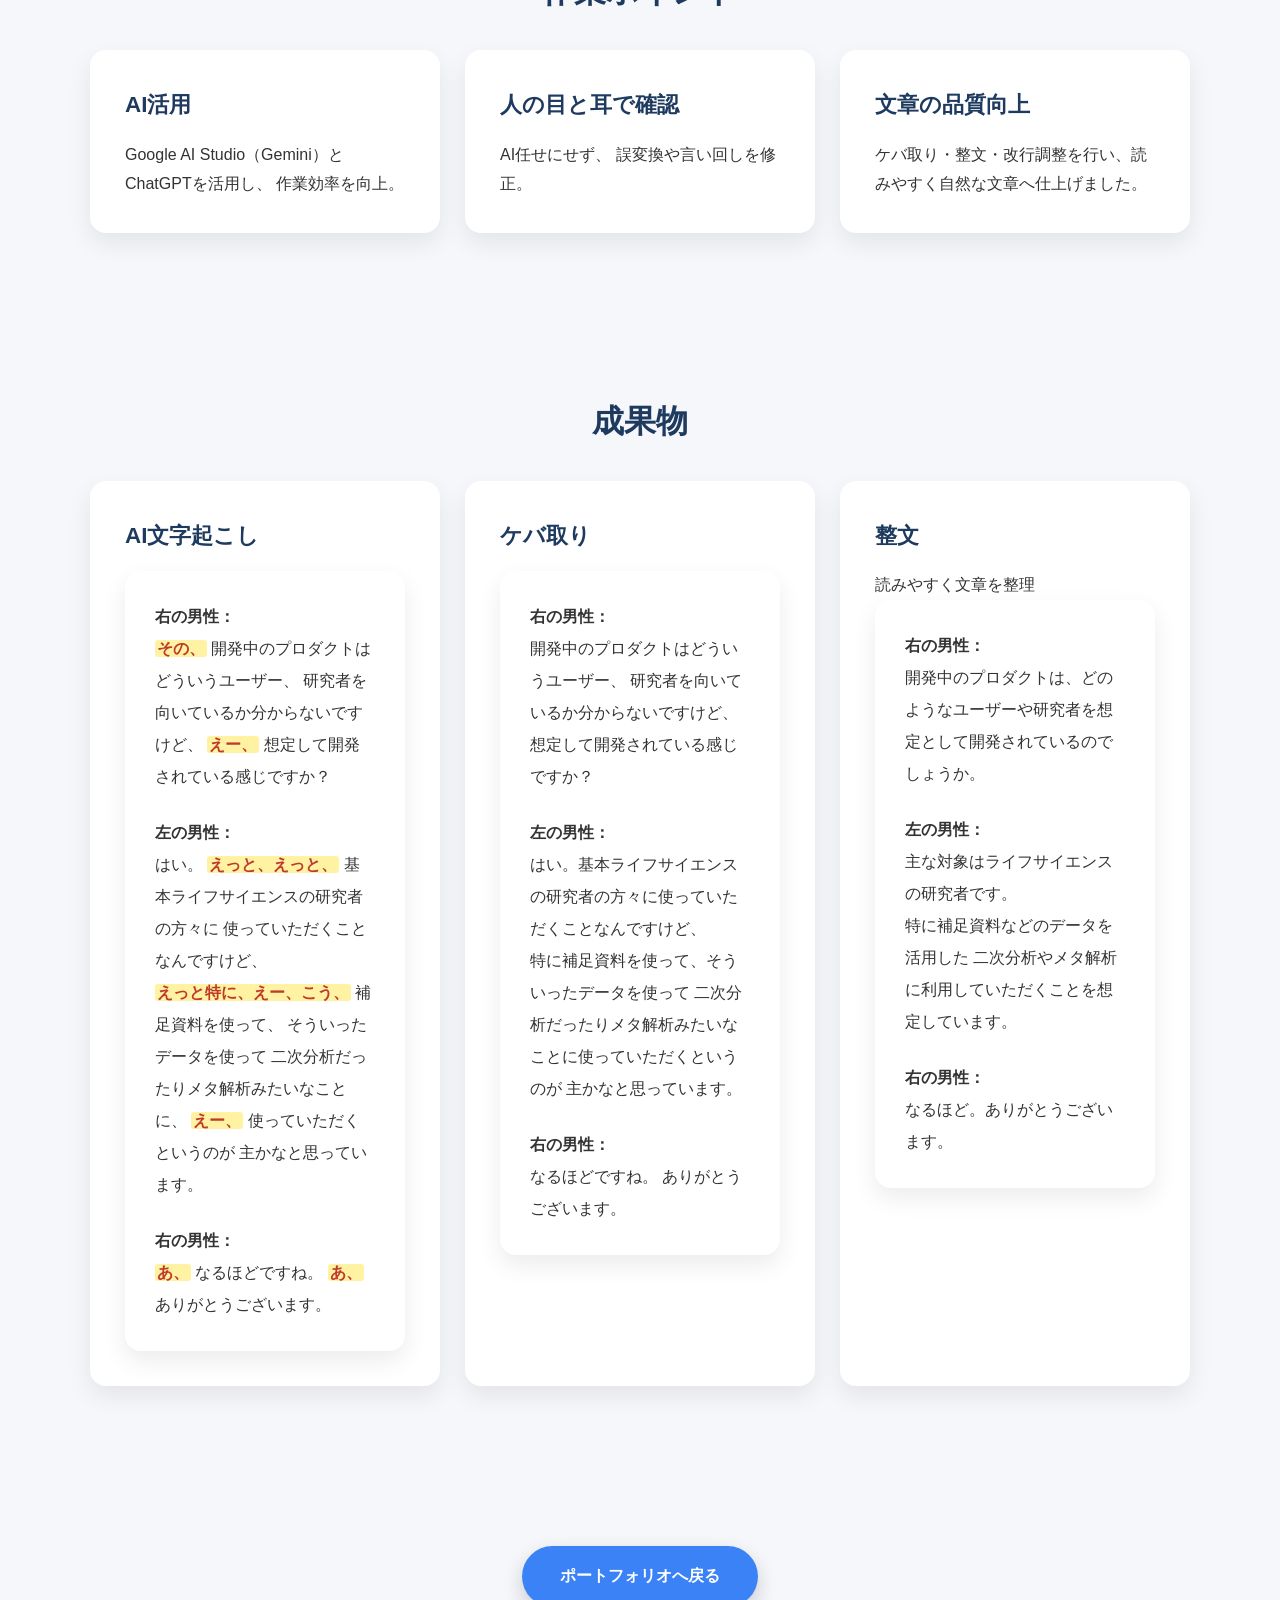
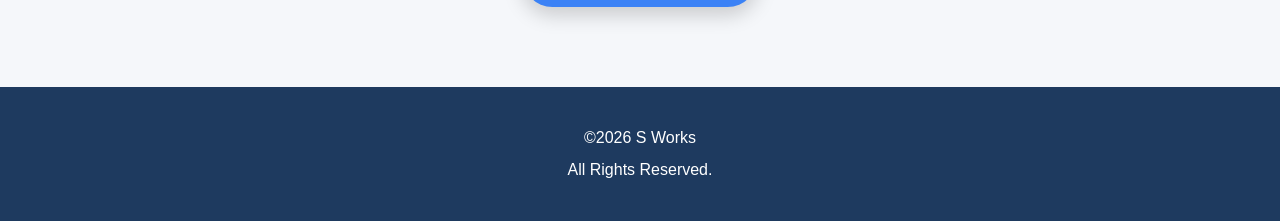
==== commit bbf6436a: "修正" ====
--- a/works/work01.html
+++ b/works/work01.html
@@ -49,7 +49,7 @@
                         <p><strong>タイトル</strong></p>
 
                         <p>
-                            公開動画を使用した文字起こしサンプル
+                            公開動画を使用した文字起こし
                         </p>
 
                         <br>
@@ -104,7 +104,8 @@
                     <tr>
                         <th>制作ツール</th>
                         <td>・Google AI Studio（Gemini）<br>
-                            ・ChatGPT<br>
+                            ・ChatGPT
+                        </td>
                     </tr>
 
                 </table>
@@ -113,7 +114,7 @@
 
         </section>
         <!-- =========================
-            作業動画
+            作品情報
         ========================== -->
 
         <section class="section">
@@ -168,18 +169,18 @@
 
                         <p>
                             Google AI Studio（Gemini）とChatGPTを活用し、
-                            作業時間を短縮。
+                            作業効率を向上。
                         </p>
 
                     </article>
 
                     <article class="card">
 
-                        <h3>人の目で確認</h3>
+                        <h3>人の目と耳で確認</h3>
 
                         <p>
                             AI任せにせず、
-                            誤変換・言い回しを修正。
+                            誤変換や言い回しを修正。
                         </p>
 
                     </article>
